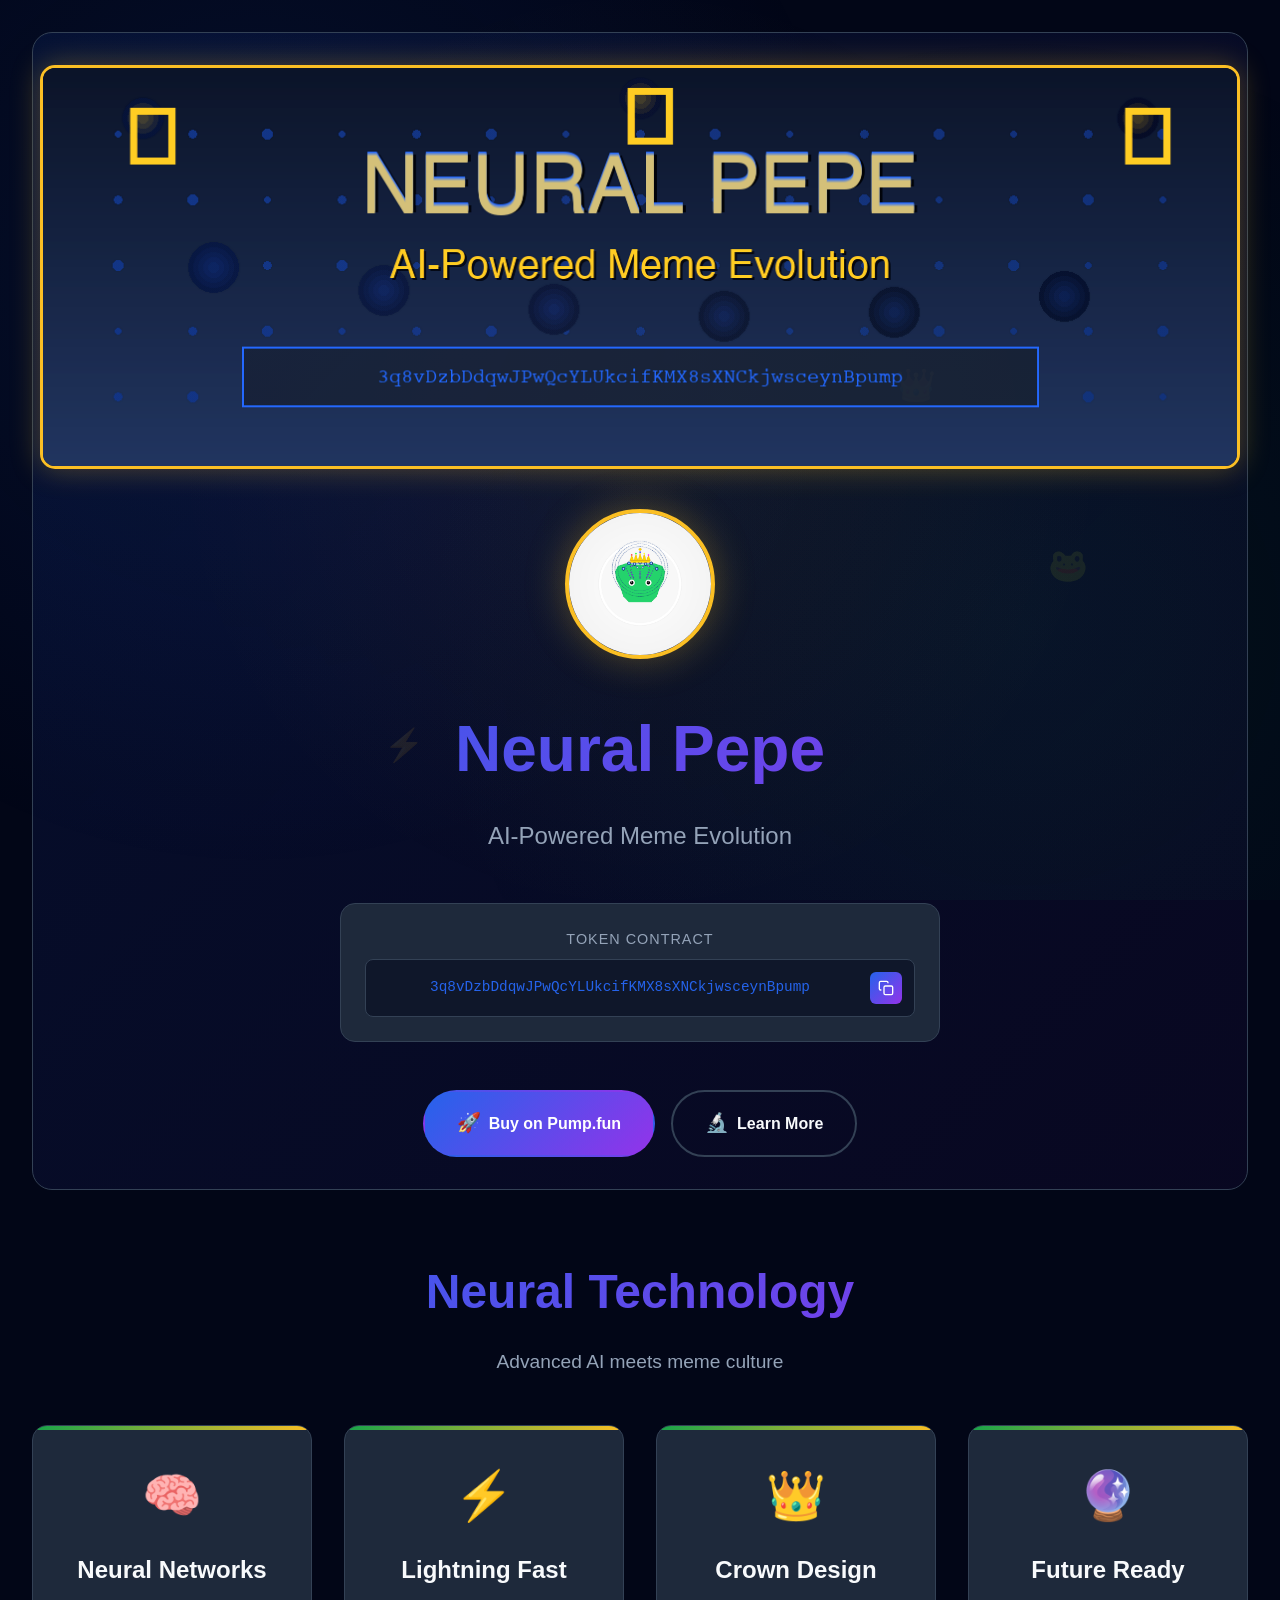
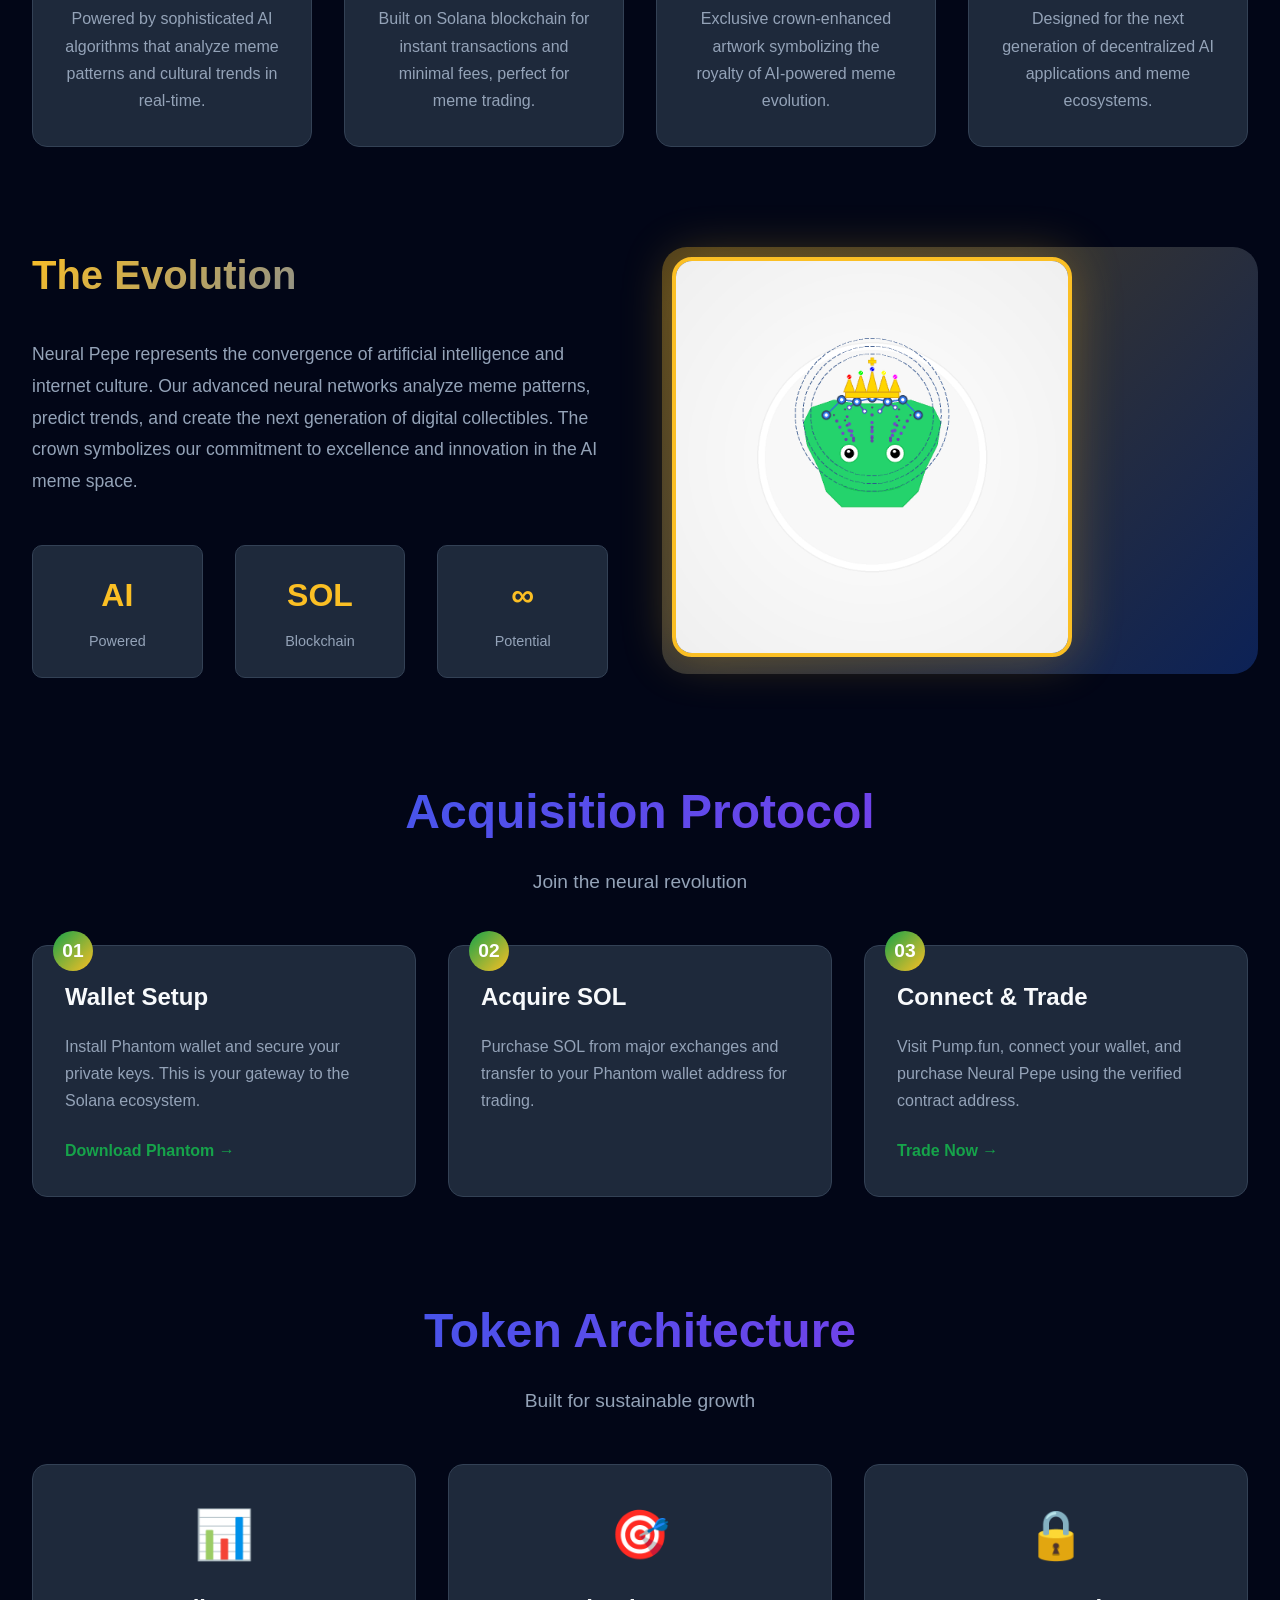
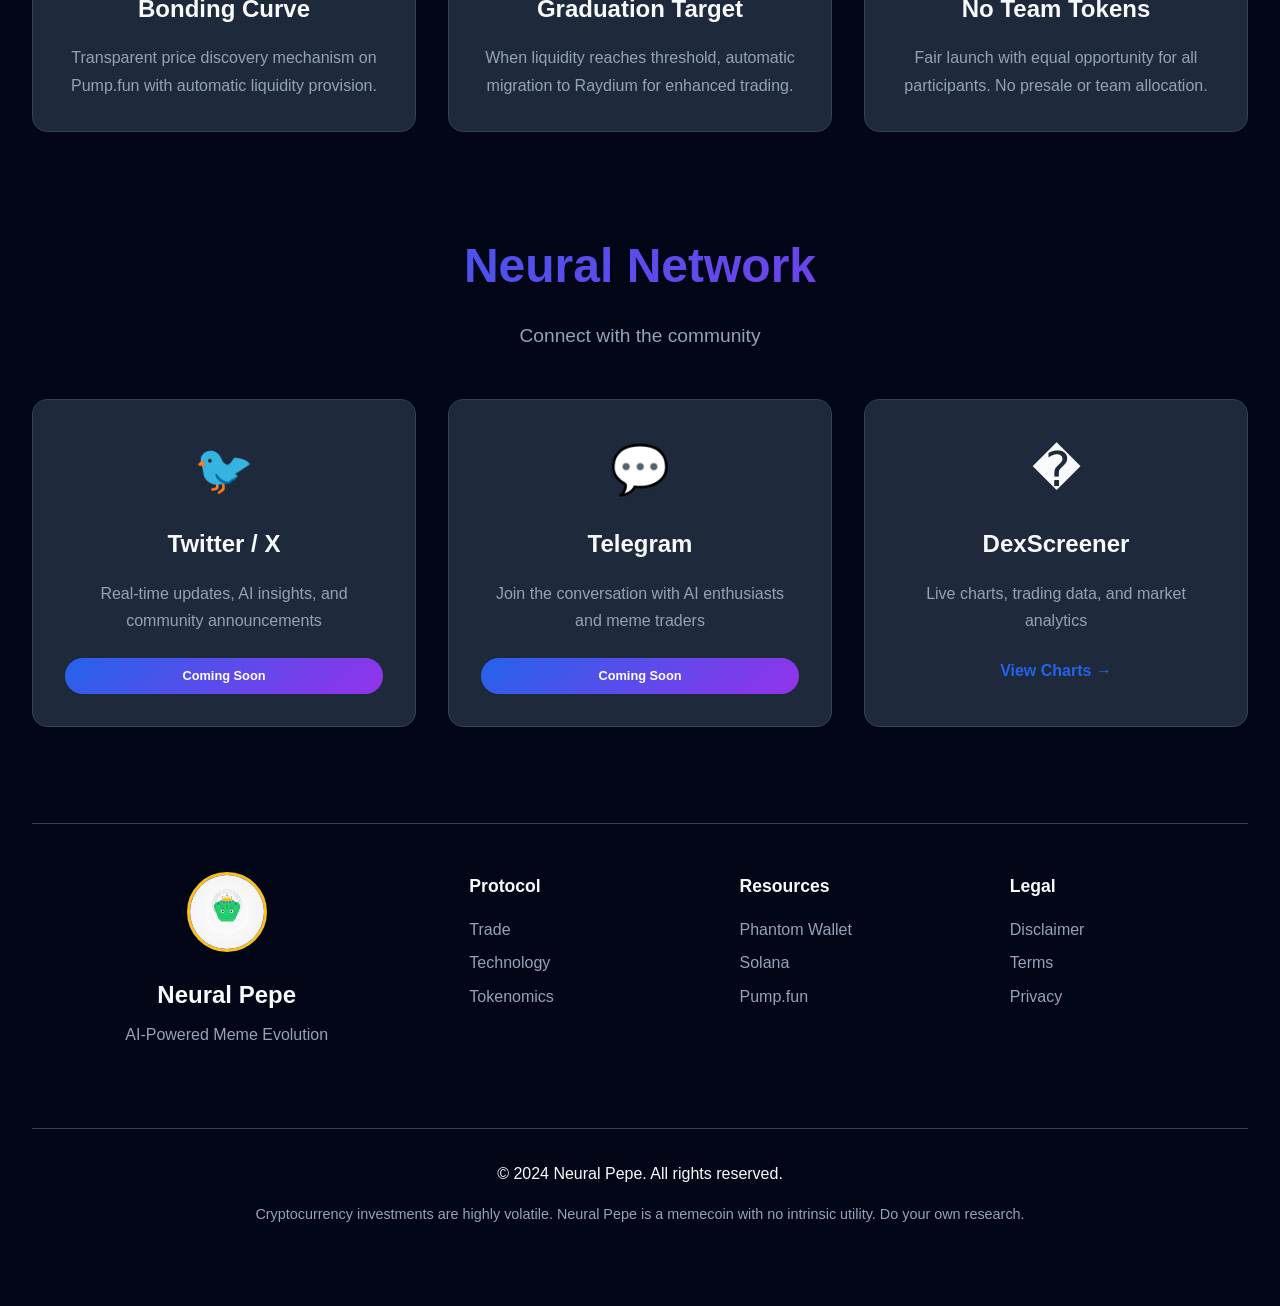
==== index.html @ 251cb279 "Add files via upload" ====
<!DOCTYPE html>
<html lang="en">
<head>
    <meta charset="UTF-8">
    <meta name="viewport" content="width=device-width, initial-scale=1.0">
    <title>Neural Pepe | AI-Powered Meme Evolution</title>
    <meta name="description" content="The revolutionary fusion of artificial intelligence and meme culture. Neural Pepe represents the next evolution in decentralized AI meme technology on Solana.">
    <link rel="stylesheet" href="styles.css">
</head>
<body>
    <!-- Neural Network Background -->
    <div class="neural-bg" id="neuralBg"></div>
    
    <!-- Floating Elements -->
    <div class="floating-elements">
        <div class="float-element ai-symbol">🤖</div>
        <div class="float-element pepe-symbol">🐸</div>
        <div class="float-element crown-symbol">👑</div>
        <div class="float-element token-symbol">⚡</div>
    </div>
    
    <!-- Main Container -->
    <div class="main-container">
        
        <!-- Header Section -->
        <header class="header-section">
            <div class="header-content">
                <div class="banner-container">
                    <img src="banner.png" alt="Neural Pepe Banner" class="header-banner">
                </div>
                <div class="logo-section">
                    <div class="logo-container">
                        <img src="modern_ai_pepe.png" alt="Neural Pepe" class="main-logo">
                        <div class="logo-glow"></div>
                    </div>
                    <h1 class="main-title">Neural Pepe</h1>
                    <p class="tagline">AI-Powered Meme Evolution</p>
                </div>
                
                <div class="contract-section">
                    <div class="contract-box">
                        <div class="contract-label">Token Contract</div>
                        <div class="contract-address-display">
                            <span class="address-text" id="contractAddress">3q8vDzbDdqwJPwQcYLUkcifKMX8sXNCkjwsceynBpump</span>
                            <button class="copy-button" id="copyBtn" title="Copy Address">
                                <svg width="16" height="16" viewBox="0 0 24 24" fill="none" stroke="currentColor" stroke-width="2">
                                    <rect x="9" y="9" width="13" height="13" rx="2" ry="2"></rect>
                                    <path d="M5 15H4a2 2 0 0 1-2-2V4a2 2 0 0 1 2-2h9a2 2 0 0 1 2 2v1"></path>
                                </svg>
                                <span class="copy-feedback">✓ Copied</span>
                            </button>
                        </div>
                    </div>
                </div>
                
                <div class="quick-actions">
                    <a href="https://pump.fun/bonding/3q8vDzbDdqwJPwQcYLUkcifKMX8sXNCkjwsceynBpump" target="_blank" class="action-button primary">
                        <span class="button-icon">🚀</span>
                        Buy on Pump.fun
                    </a>
                    <a href="#technology" class="action-button secondary">
                        <span class="button-icon">🔬</span>
                        Learn More
                    </a>
                </div>
            </div>
        </header>

        <!-- Technology Section -->
        <section id="technology" class="tech-section">
            <div class="tech-header">
                <h2 class="section-title">Neural Technology</h2>
                <p class="section-subtitle">Advanced AI meets meme culture</p>
            </div>
            
            <div class="tech-grid">
                <div class="tech-card">
                    <div class="tech-icon">🧠</div>
                    <h3>Neural Networks</h3>
                    <p>Powered by sophisticated AI algorithms that analyze meme patterns and cultural trends in real-time.</p>
                </div>
                
                <div class="tech-card">
                    <div class="tech-icon">⚡</div>
                    <h3>Lightning Fast</h3>
                    <p>Built on Solana blockchain for instant transactions and minimal fees, perfect for meme trading.</p>
                </div>
                
                <div class="tech-card">
                    <div class="tech-icon">👑</div>
                    <h3>Crown Design</h3>
                    <p>Exclusive crown-enhanced artwork symbolizing the royalty of AI-powered meme evolution.</p>
                </div>
                
                <div class="tech-card">
                    <div class="tech-icon">🔮</div>
                    <h3>Future Ready</h3>
                    <p>Designed for the next generation of decentralized AI applications and meme ecosystems.</p>
                </div>
            </div>
        </section>

        <!-- Evolution Section -->
        <section class="evolution-section">
            <div class="evolution-content">
                <div class="evolution-text">
                    <h2 class="evolution-title">The Evolution</h2>
                    <p class="evolution-description">
                        Neural Pepe represents the convergence of artificial intelligence and internet culture. 
                        Our advanced neural networks analyze meme patterns, predict trends, and create the next 
                        generation of digital collectibles. The crown symbolizes our commitment to excellence 
                        and innovation in the AI meme space.
                    </p>
                    
                    <div class="evolution-stats">
                        <div class="stat-item">
                            <div class="stat-number">AI</div>
                            <div class="stat-label">Powered</div>
                        </div>
                        <div class="stat-item">
                            <div class="stat-number">SOL</div>
                            <div class="stat-label">Blockchain</div>
                        </div>
                        <div class="stat-item">
                            <div class="stat-number">∞</div>
                            <div class="stat-label">Potential</div>
                        </div>
                    </div>
                </div>
                
                <div class="evolution-visual">
                    <div class="visual-container">
                        <img src="modern_ai_pepe_1024.png" alt="Neural Pepe Evolution" class="evolution-image">
                        <div class="visual-overlay"></div>
                    </div>
                </div>
            </div>
        </section>

        <!-- How to Buy Section -->
        <section class="buy-section">
            <div class="buy-header">
                <h2 class="section-title">Acquisition Protocol</h2>
                <p class="section-subtitle">Join the neural revolution</p>
            </div>
            
            <div class="buy-process">
                <div class="process-step">
                    <div class="step-number">01</div>
                    <div class="step-content">
                        <h3>Wallet Setup</h3>
                        <p>Install Phantom wallet and secure your private keys. This is your gateway to the Solana ecosystem.</p>
                        <a href="https://phantom.app/" target="_blank" class="step-link">Download Phantom →</a>
                    </div>
                </div>
                
                <div class="process-step">
                    <div class="step-number">02</div>
                    <div class="step-content">
                        <h3>Acquire SOL</h3>
                        <p>Purchase SOL from major exchanges and transfer to your Phantom wallet address for trading.</p>
                    </div>
                </div>
                
                <div class="process-step">
                    <div class="step-number">03</div>
                    <div class="step-content">
                        <h3>Connect & Trade</h3>
                        <p>Visit Pump.fun, connect your wallet, and purchase Neural Pepe using the verified contract address.</p>
                        <a href="https://pump.fun/bonding/3q8vDzbDdqwJPwQcYLUkcifKMX8sXNCkjwsceynBpump" target="_blank" class="step-link">Trade Now →</a>
                    </div>
                </div>
            </div>
        </section>

        <!-- Tokenomics Section -->
        <section class="tokenomics-section">
            <div class="tokenomics-header">
                <h2 class="section-title">Token Architecture</h2>
                <p class="section-subtitle">Built for sustainable growth</p>
            </div>
            
            <div class="tokenomics-grid">
                <div class="tokenomic-item">
                    <div class="tokenomic-icon">📊</div>
                    <h3>Bonding Curve</h3>
                    <p>Transparent price discovery mechanism on Pump.fun with automatic liquidity provision.</p>
                </div>
                
                <div class="tokenomic-item">
                    <div class="tokenomic-icon">🎯</div>
                    <h3>Graduation Target</h3>
                    <p>When liquidity reaches threshold, automatic migration to Raydium for enhanced trading.</p>
                </div>
                
                <div class="tokenomic-item">
                    <div class="tokenomic-icon">🔒</div>
                    <h3>No Team Tokens</h3>
                    <p>Fair launch with equal opportunity for all participants. No presale or team allocation.</p>
                </div>
            </div>
        </section>

        <!-- Community Section -->
        <section class="community-section">
            <div class="community-header">
                <h2 class="section-title">Neural Network</h2>
                <p class="section-subtitle">Connect with the community</p>
            </div>
            
            <div class="community-grid">
                <div class="community-card">
                    <div class="community-icon">🐦</div>
                    <h3>Twitter / X</h3>
                    <p>Real-time updates, AI insights, and community announcements</p>
                    <div class="coming-soon">Coming Soon</div>
                </div>
                
                <div class="community-card">
                    <div class="community-icon">💬</div>
                    <h3>Telegram</h3>
                    <p>Join the conversation with AI enthusiasts and meme traders</p>
                    <div class="coming-soon">Coming Soon</div>
                </div>
                
                <div class="community-card">
                    <div class="community-icon">�</div>
                    <h3>DexScreener</h3>
                    <p>Live charts, trading data, and market analytics</p>
                    <a href="https://dexscreener.com/solana/3q8vDzbDdqwJPwQcYLUkcifKMX8sXNCkjwsceynBpump" target="_blank" class="chart-link">View Charts →</a>
                </div>
            </div>
        </section>

        <!-- Footer Section -->
        <footer class="footer-section">
            <div class="footer-content">
                <div class="footer-logo">
                    <img src="modern_ai_pepe.png" alt="Neural Pepe" class="footer-logo-img">
                    <h3>Neural Pepe</h3>
                    <p>AI-Powered Meme Evolution</p>
                </div>
                
                <div class="footer-links">
                    <div class="link-group">
                        <h4>Protocol</h4>
                        <a href="https://pump.fun/bonding/3q8vDzbDdqwJPwQcYLUkcifKMX8sXNCkjwsceynBpump" target="_blank">Trade</a>
                        <a href="#technology">Technology</a>
                        <a href="#tokenomics">Tokenomics</a>
                    </div>
                    
                    <div class="link-group">
                        <h4>Resources</h4>
                        <a href="https://phantom.app/" target="_blank">Phantom Wallet</a>
                        <a href="https://solana.com/" target="_blank">Solana</a>
                        <a href="https://pump.fun/" target="_blank">Pump.fun</a>
                    </div>
                    
                    <div class="link-group">
                        <h4>Legal</h4>
                        <a href="#" class="disclaimer-link">Disclaimer</a>
                        <a href="#">Terms</a>
                        <a href="#">Privacy</a>
                    </div>
                </div>
                
                <div class="footer-bottom">
                    <p>&copy; 2024 Neural Pepe. All rights reserved.</p>
                    <p class="disclaimer-text">Cryptocurrency investments are highly volatile. Neural Pepe is a memecoin with no intrinsic utility. Do your own research.</p>
                </div>
            </div>
        </footer>
    </div>

    <script src="script.js"></script>
</body>
</html>
---- styles.css ----
/* Reset and Base Styles */
* {
    margin: 0;
    padding: 0;
    box-sizing: border-box;
}

:root {
    --neural-blue: #2563eb;
    --pepe-green: #16a34a;
    --crown-gold: #fbbf24;
    --ai-purple: #9333ea;
    --dark-bg: #0f172a;
    --darker-bg: #020617;
    --light-text: #f8fafc;
    --muted-text: #94a3b8;
    --border-color: #334155;
    --card-bg: #1e293b;
    --gradient-primary: linear-gradient(135deg, var(--neural-blue), var(--ai-purple));
    --gradient-secondary: linear-gradient(135deg, var(--pepe-green), var(--crown-gold));
    --gradient-tertiary: linear-gradient(135deg, var(--crown-gold), var(--neural-blue));
}

html {
    scroll-behavior: smooth;
}

body {
    font-family: 'Inter', -apple-system, BlinkMacSystemFont, 'Segoe UI', Roboto, sans-serif;
    background: var(--darker-bg);
    color: var(--light-text);
    line-height: 1.6;
    overflow-x: hidden;
}

/* Neural Network Background */
.neural-bg {
    position: fixed;
    top: 0;
    left: 0;
    width: 100%;
    height: 100%;
    background: 
        radial-gradient(circle at 20% 30%, rgba(37, 99, 235, 0.1) 0%, transparent 50%),
        radial-gradient(circle at 80% 70%, rgba(22, 163, 74, 0.08) 0%, transparent 50%),
        radial-gradient(circle at 50% 50%, rgba(251, 191, 36, 0.05) 0%, transparent 60%);
    z-index: -1;
}

/* Floating Elements */
.floating-elements {
    position: fixed;
    top: 0;
    left: 0;
    width: 100%;
    height: 100%;
    pointer-events: none;
    z-index: 1;
}

.float-element {
    position: absolute;
    font-size: 2rem;
    opacity: 0.1;
    animation: float 20s infinite ease-in-out;
}

.ai-symbol {
    top: 20%;
    left: 10%;
    animation-delay: 0s;
}

.pepe-symbol {
    top: 60%;
    right: 15%;
    animation-delay: 5s;
}

.crown-symbol {
    top: 40%;
    left: 70%;
    animation-delay: 10s;
}

.token-symbol {
    top: 80%;
    left: 30%;
    animation-delay: 15s;
}

@keyframes float {
    0%, 100% { transform: translateY(0px) rotate(0deg); }
    50% { transform: translateY(-30px) rotate(180deg); }
}

/* Main Container */
.main-container {
    max-width: 1400px;
    margin: 0 auto;
    padding: 2rem;
    position: relative;
    z-index: 2;
}

/* Header Section */
.header-section {
    text-align: center;
    padding: 2rem 0;
    background: linear-gradient(135deg, rgba(37, 99, 235, 0.1), rgba(147, 51, 234, 0.05));
    border-radius: 20px;
    margin-bottom: 4rem;
    border: 1px solid var(--border-color);
}

/* Banner Container */
.banner-container {
    margin-bottom: 2rem;
}

.header-banner {
    width: 100%;
    max-width: 1200px;
    height: auto;
    border-radius: 15px;
    border: 3px solid var(--crown-gold);
    box-shadow: 0 0 30px rgba(251, 191, 36, 0.3);
}

.logo-container {
    position: relative;
    display: inline-block;
    margin-bottom: 2rem;
}

.main-logo {
    width: 150px;
    height: 150px;
    border-radius: 50%;
    border: 4px solid var(--crown-gold);
    box-shadow: 0 0 40px rgba(251, 191, 36, 0.3);
    animation: crown-pulse 3s ease-in-out infinite;
}

@keyframes crown-pulse {
    0%, 100% { box-shadow: 0 0 20px rgba(251, 191, 36, 0.3); }
    50% { box-shadow: 0 0 40px rgba(251, 191, 36, 0.6); }
}

.main-title {
    font-size: 4rem;
    font-weight: 800;
    background: var(--gradient-primary);
    -webkit-background-clip: text;
    -webkit-text-fill-color: transparent;
    background-clip: text;
    margin-bottom: 1rem;
}

.tagline {
    font-size: 1.5rem;
    color: var(--muted-text);
    margin-bottom: 3rem;
}

/* Contract Section */
.contract-section {
    margin-bottom: 3rem;
}

.contract-box {
    background: var(--card-bg);
    border: 1px solid var(--border-color);
    border-radius: 15px;
    padding: 1.5rem;
    max-width: 600px;
    margin: 0 auto;
}

.contract-label {
    font-size: 0.9rem;
    color: var(--muted-text);
    margin-bottom: 0.5rem;
    text-transform: uppercase;
    letter-spacing: 1px;
}

.contract-address-display {
    display: flex;
    align-items: center;
    gap: 0.5rem;
    background: var(--dark-bg);
    padding: 0.75rem;
    border-radius: 8px;
    border: 1px solid var(--border-color);
}

.address-text {
    font-family: 'Courier New', monospace;
    font-size: 0.9rem;
    color: var(--neural-blue);
    word-break: break-all;
    flex: 1;
}

.copy-button {
    background: var(--gradient-primary);
    border: none;
    border-radius: 6px;
    padding: 0.5rem;
    cursor: pointer;
    color: white;
    transition: all 0.3s ease;
    display: flex;
    align-items: center;
    gap: 0.5rem;
}

.copy-button:hover {
    transform: translateY(-2px);
    box-shadow: 0 5px 15px rgba(37, 99, 235, 0.3);
}

.copy-feedback {
    display: none;
    color: var(--pepe-green);
}

/* Action Buttons */
.quick-actions {
    display: flex;
    gap: 1rem;
    justify-content: center;
    flex-wrap: wrap;
}

.action-button {
    display: inline-flex;
    align-items: center;
    gap: 0.5rem;
    padding: 1rem 2rem;
    border-radius: 50px;
    text-decoration: none;
    font-weight: 600;
    transition: all 0.3s ease;
    border: 2px solid transparent;
}

.action-button.primary {
    background: var(--gradient-primary);
    color: white;
}

.action-button.secondary {
    background: transparent;
    color: var(--light-text);
    border-color: var(--border-color);
}

.action-button:hover {
    transform: translateY(-3px);
    box-shadow: 0 10px 25px rgba(0, 0, 0, 0.3);
}

.button-icon {
    font-size: 1.2rem;
}

/* Section Headers */
.section-title {
    font-size: 3rem;
    font-weight: 800;
    text-align: center;
    margin-bottom: 1rem;
    background: var(--gradient-primary);
    -webkit-background-clip: text;
    -webkit-text-fill-color: transparent;
    background-clip: text;
}

.section-subtitle {
    text-align: center;
    color: var(--muted-text);
    margin-bottom: 3rem;
    font-size: 1.2rem;
}

/* Technology Section */
.tech-section {
    margin-bottom: 6rem;
}

.tech-grid {
    display: grid;
    grid-template-columns: repeat(auto-fit, minmax(280px, 1fr));
    gap: 2rem;
}

.tech-card {
    background: var(--card-bg);
    border: 1px solid var(--border-color);
    border-radius: 15px;
    padding: 2rem;
    text-align: center;
    transition: all 0.3s ease;
    position: relative;
    overflow: hidden;
}

.tech-card::before {
    content: '';
    position: absolute;
    top: 0;
    left: 0;
    right: 0;
    height: 4px;
    background: var(--gradient-secondary);
}

.tech-card:hover {
    transform: translateY(-5px);
    border-color: var(--neural-blue);
    box-shadow: 0 20px 40px rgba(37, 99, 235, 0.2);
}

.tech-icon {
    font-size: 3rem;
    margin-bottom: 1rem;
}

.tech-card h3 {
    font-size: 1.5rem;
    margin-bottom: 1rem;
    color: var(--light-text);
}

.tech-card p {
    color: var(--muted-text);
    line-height: 1.7;
}

/* Evolution Section */
.evolution-section {
    margin-bottom: 6rem;
}

.evolution-content {
    display: grid;
    grid-template-columns: 1fr 1fr;
    gap: 4rem;
    align-items: center;
}

.evolution-title {
    font-size: 2.5rem;
    font-weight: 800;
    margin-bottom: 2rem;
    background: var(--gradient-tertiary);
    -webkit-background-clip: text;
    -webkit-text-fill-color: transparent;
    background-clip: text;
}

.evolution-description {
    font-size: 1.1rem;
    line-height: 1.8;
    color: var(--muted-text);
    margin-bottom: 3rem;
}

.evolution-stats {
    display: flex;
    gap: 2rem;
}

.stat-item {
    text-align: center;
    background: var(--card-bg);
    border: 1px solid var(--border-color);
    border-radius: 10px;
    padding: 1.5rem;
    flex: 1;
}

.stat-number {
    font-size: 2rem;
    font-weight: 800;
    color: var(--crown-gold);
    margin-bottom: 0.5rem;
}

.stat-label {
    color: var(--muted-text);
    font-size: 0.9rem;
}

.visual-container {
    position: relative;
}

.evolution-image {
    width: 100%;
    max-width: 400px;
    height: auto;
    border-radius: 20px;
    border: 4px solid var(--crown-gold);
    box-shadow: 0 0 50px rgba(251, 191, 36, 0.3);
}

.visual-overlay {
    position: absolute;
    top: -10px;
    left: -10px;
    right: -10px;
    bottom: -10px;
    background: var(--gradient-tertiary);
    border-radius: 25px;
    z-index: -1;
    opacity: 0.3;
}

/* Buy Section */
.buy-section {
    margin-bottom: 6rem;
}

.buy-process {
    display: grid;
    grid-template-columns: repeat(auto-fit, minmax(300px, 1fr));
    gap: 2rem;
}

.process-step {
    background: var(--card-bg);
    border: 1px solid var(--border-color);
    border-radius: 15px;
    padding: 2rem;
    position: relative;
    transition: all 0.3s ease;
}

.process-step:hover {
    transform: translateY(-5px);
    border-color: var(--pepe-green);
}

.step-number {
    position: absolute;
    top: -15px;
    left: 20px;
    background: var(--gradient-secondary);
    color: white;
    width: 40px;
    height: 40px;
    border-radius: 50%;
    display: flex;
    align-items: center;
    justify-content: center;
    font-weight: 800;
    font-size: 1.2rem;
}

.step-content h3 {
    font-size: 1.5rem;
    margin-bottom: 1rem;
    color: var(--light-text);
}

.step-content p {
    color: var(--muted-text);
    line-height: 1.7;
    margin-bottom: 1.5rem;
}

.step-link {
    color: var(--pepe-green);
    text-decoration: none;
    font-weight: 600;
    transition: color 0.3s ease;
}

.step-link:hover {
    color: var(--crown-gold);
}

/* Tokenomics Section */
.tokenomics-section {
    margin-bottom: 6rem;
}

.tokenomics-grid {
    display: grid;
    grid-template-columns: repeat(auto-fit, minmax(300px, 1fr));
    gap: 2rem;
}

.tokenomic-item {
    background: var(--card-bg);
    border: 1px solid var(--border-color);
    border-radius: 15px;
    padding: 2rem;
    text-align: center;
    transition: all 0.3s ease;
}

.tokenomic-item:hover {
    transform: translateY(-5px);
    border-color: var(--ai-purple);
    box-shadow: 0 20px 40px rgba(147, 51, 234, 0.2);
}

.tokenomic-icon {
    font-size: 3rem;
    margin-bottom: 1rem;
}

.tokenomic-item h3 {
    font-size: 1.5rem;
    margin-bottom: 1rem;
    color: var(--light-text);
}

.tokenomic-item p {
    color: var(--muted-text);
    line-height: 1.7;
}

/* Community Section */
.community-section {
    margin-bottom: 6rem;
}

.community-grid {
    display: grid;
    grid-template-columns: repeat(auto-fit, minmax(300px, 1fr));
    gap: 2rem;
}

.community-card {
    background: var(--card-bg);
    border: 1px solid var(--border-color);
    border-radius: 15px;
    padding: 2rem;
    text-align: center;
    transition: all 0.3s ease;
    position: relative;
}

.community-card:hover {
    transform: translateY(-5px);
    border-color: var(--neural-blue);
}

.community-icon {
    font-size: 3rem;
    margin-bottom: 1rem;
}

.community-card h3 {
    font-size: 1.5rem;
    margin-bottom: 1rem;
    color: var(--light-text);
}

.community-card p {
    color: var(--muted-text);
    line-height: 1.7;
    margin-bottom: 1.5rem;
}

.coming-soon {
    background: var(--gradient-primary);
    color: white;
    padding: 0.5rem 1rem;
    border-radius: 20px;
    font-size: 0.8rem;
    font-weight: 600;
}

.chart-link {
    color: var(--neural-blue);
    text-decoration: none;
    font-weight: 600;
    transition: color 0.3s ease;
}

.chart-link:hover {
    color: var(--pepe-green);
}

/* Footer */
.footer-section {
    border-top: 1px solid var(--border-color);
    padding: 3rem 0;
    margin-top: 4rem;
}

.footer-content {
    display: grid;
    grid-template-columns: 1fr 2fr;
    gap: 3rem;
}

.footer-logo {
    text-align: center;
}

.footer-logo-img {
    width: 80px;
    height: 80px;
    border-radius: 50%;
    border: 3px solid var(--crown-gold);
    margin-bottom: 1rem;
}

.footer-logo h3 {
    font-size: 1.5rem;
    margin-bottom: 0.5rem;
    color: var(--light-text);
}

.footer-logo p {
    color: var(--muted-text);
}

.footer-links {
    display: grid;
    grid-template-columns: repeat(auto-fit, minmax(150px, 1fr));
    gap: 2rem;
}

.link-group h4 {
    color: var(--light-text);
    margin-bottom: 1rem;
    font-size: 1.1rem;
}

.link-group a {
    display: block;
    color: var(--muted-text);
    text-decoration: none;
    margin-bottom: 0.5rem;
    transition: color 0.3s ease;
}

.link-group a:hover {
    color: var(--neural-blue);
}

.footer-bottom {
    grid-column: 1 / -1;
    text-align: center;
    padding-top: 2rem;
    border-top: 1px solid var(--border-color);
    margin-top: 2rem;
}

.disclaimer-text {
    color: var(--muted-text);
    font-size: 0.9rem;
    margin-top: 1rem;
}

/* Responsive Design */
@media (max-width: 768px) {
    .main-container {
        padding: 1rem;
    }
    
    .main-title {
        font-size: 2.5rem;
    }
    
    .tagline {
        font-size: 1.2rem;
    }
    
    .section-title {
        font-size: 2rem;
    }
    
    .evolution-content {
        grid-template-columns: 1fr;
        gap: 2rem;
    }
    
    .evolution-stats {
        flex-direction: column;
        gap: 1rem;
    }
    
    .quick-actions {
        flex-direction: column;
        align-items: center;
    }
    
    .action-button {
        width: 100%;
        max-width: 300px;
        justify-content: center;
    }
    
    .footer-content {
        grid-template-columns: 1fr;
        gap: 2rem;
    }
    
    .footer-links {
        grid-template-columns: 1fr;
    }
}

@media (max-width: 480px) {
    .contract-address-display {
        flex-direction: column;
        gap: 1rem;
    }
    
    .copy-button {
        align-self: flex-start;
    }
    
    .tech-grid,
    .buy-process,
    .tokenomics-grid,
    .community-grid {
        grid-template-columns: 1fr;
    }
}
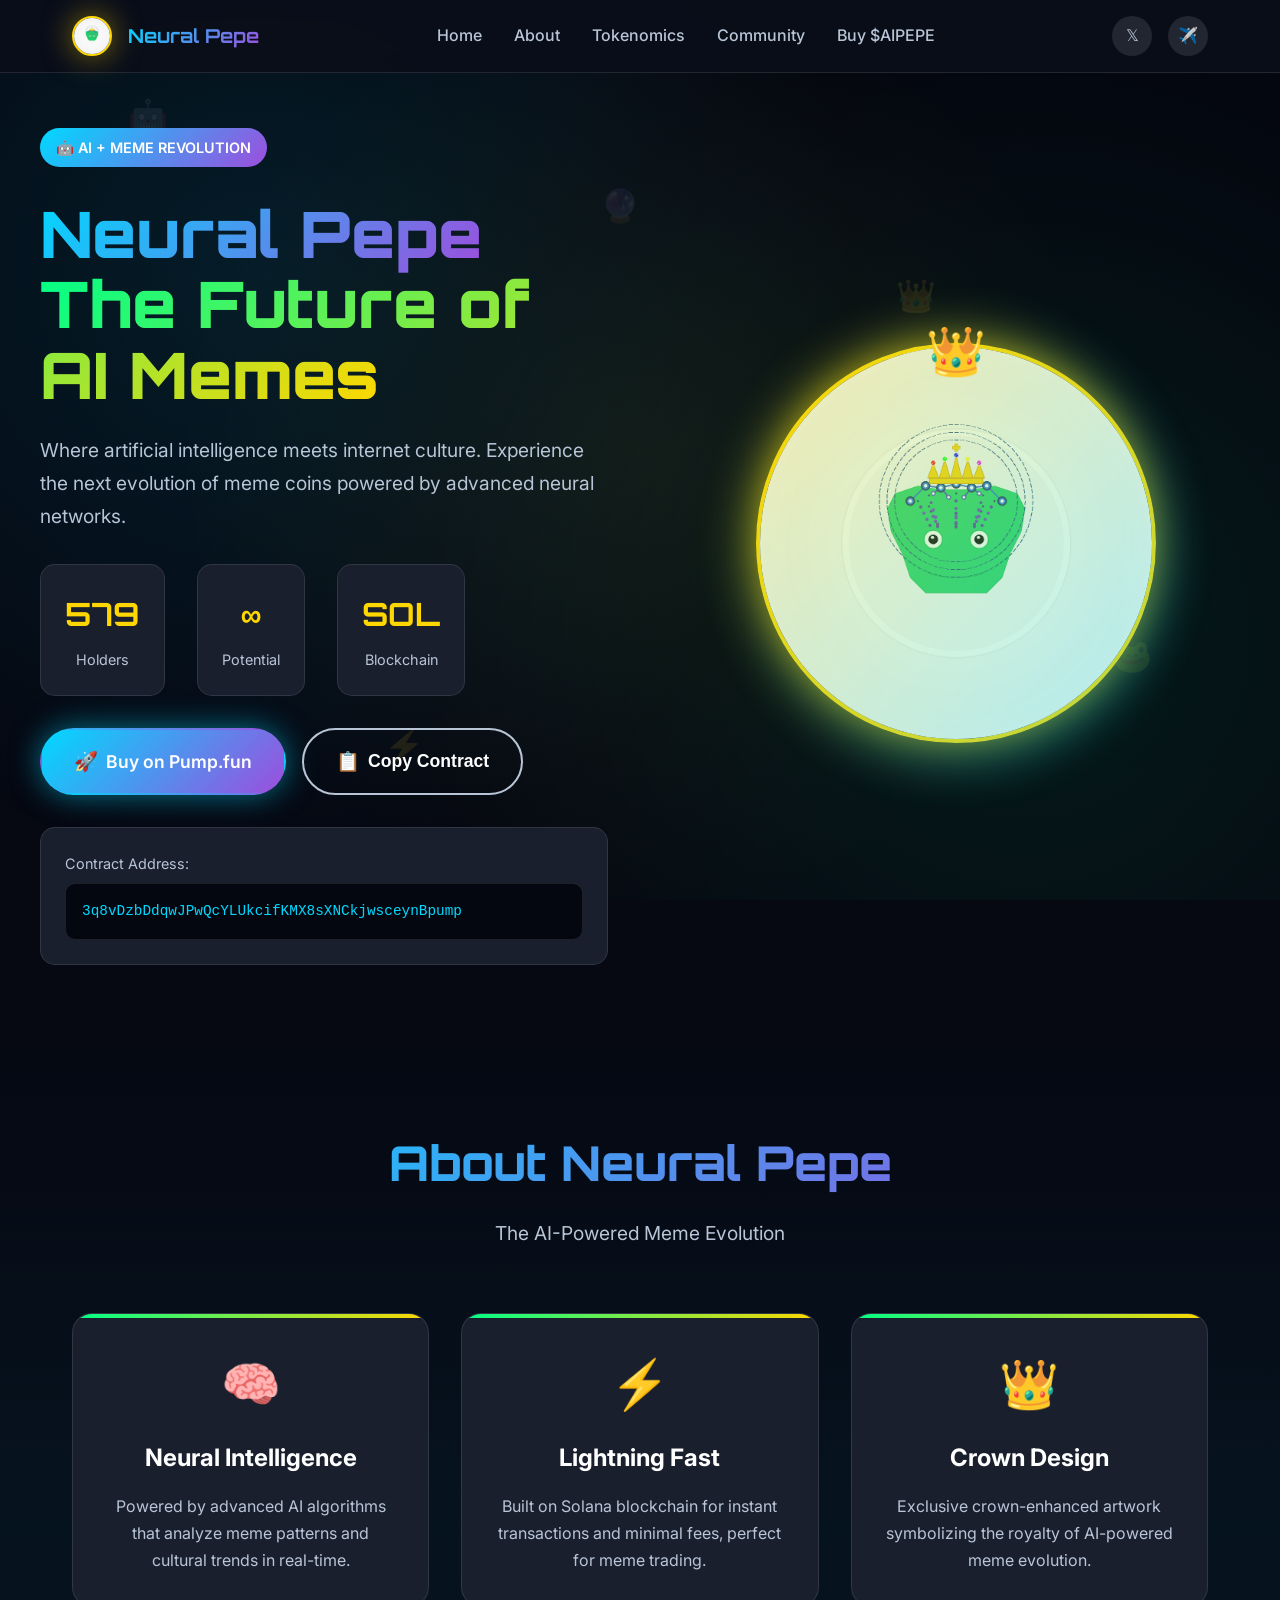
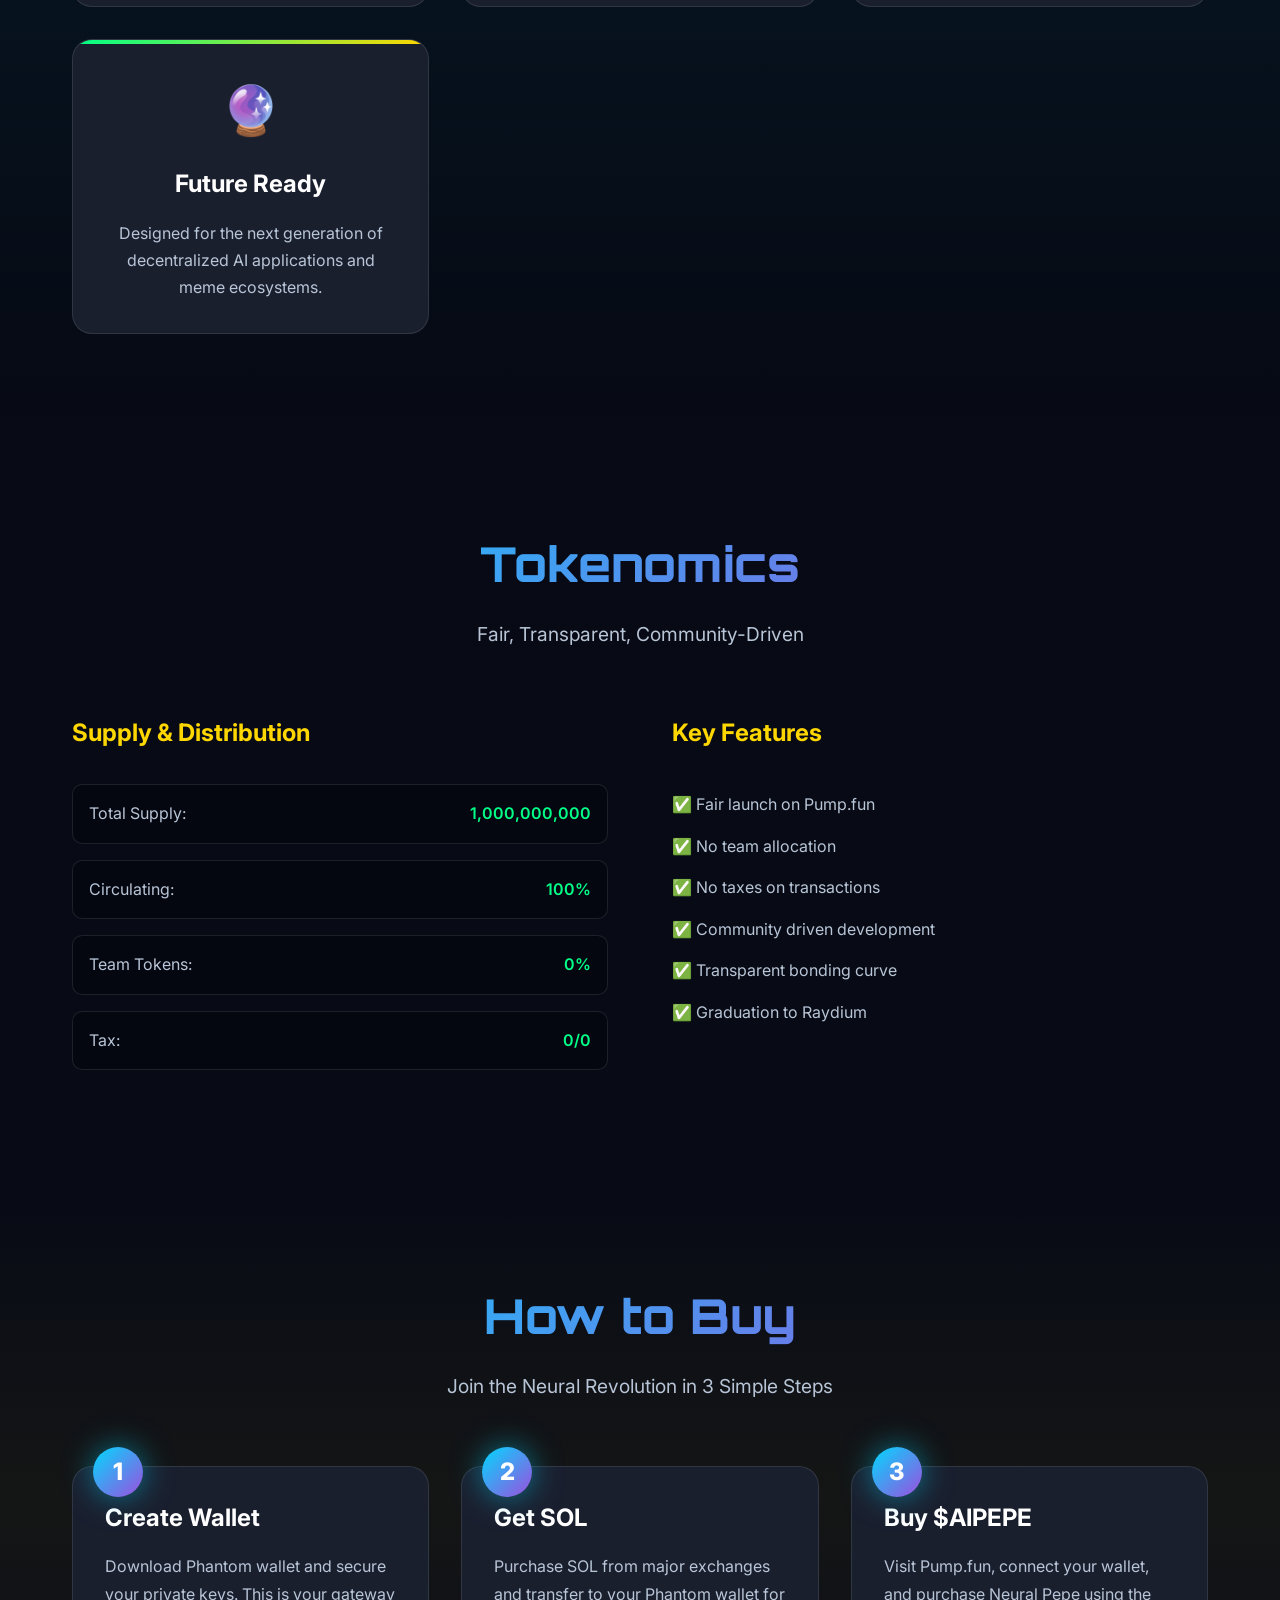
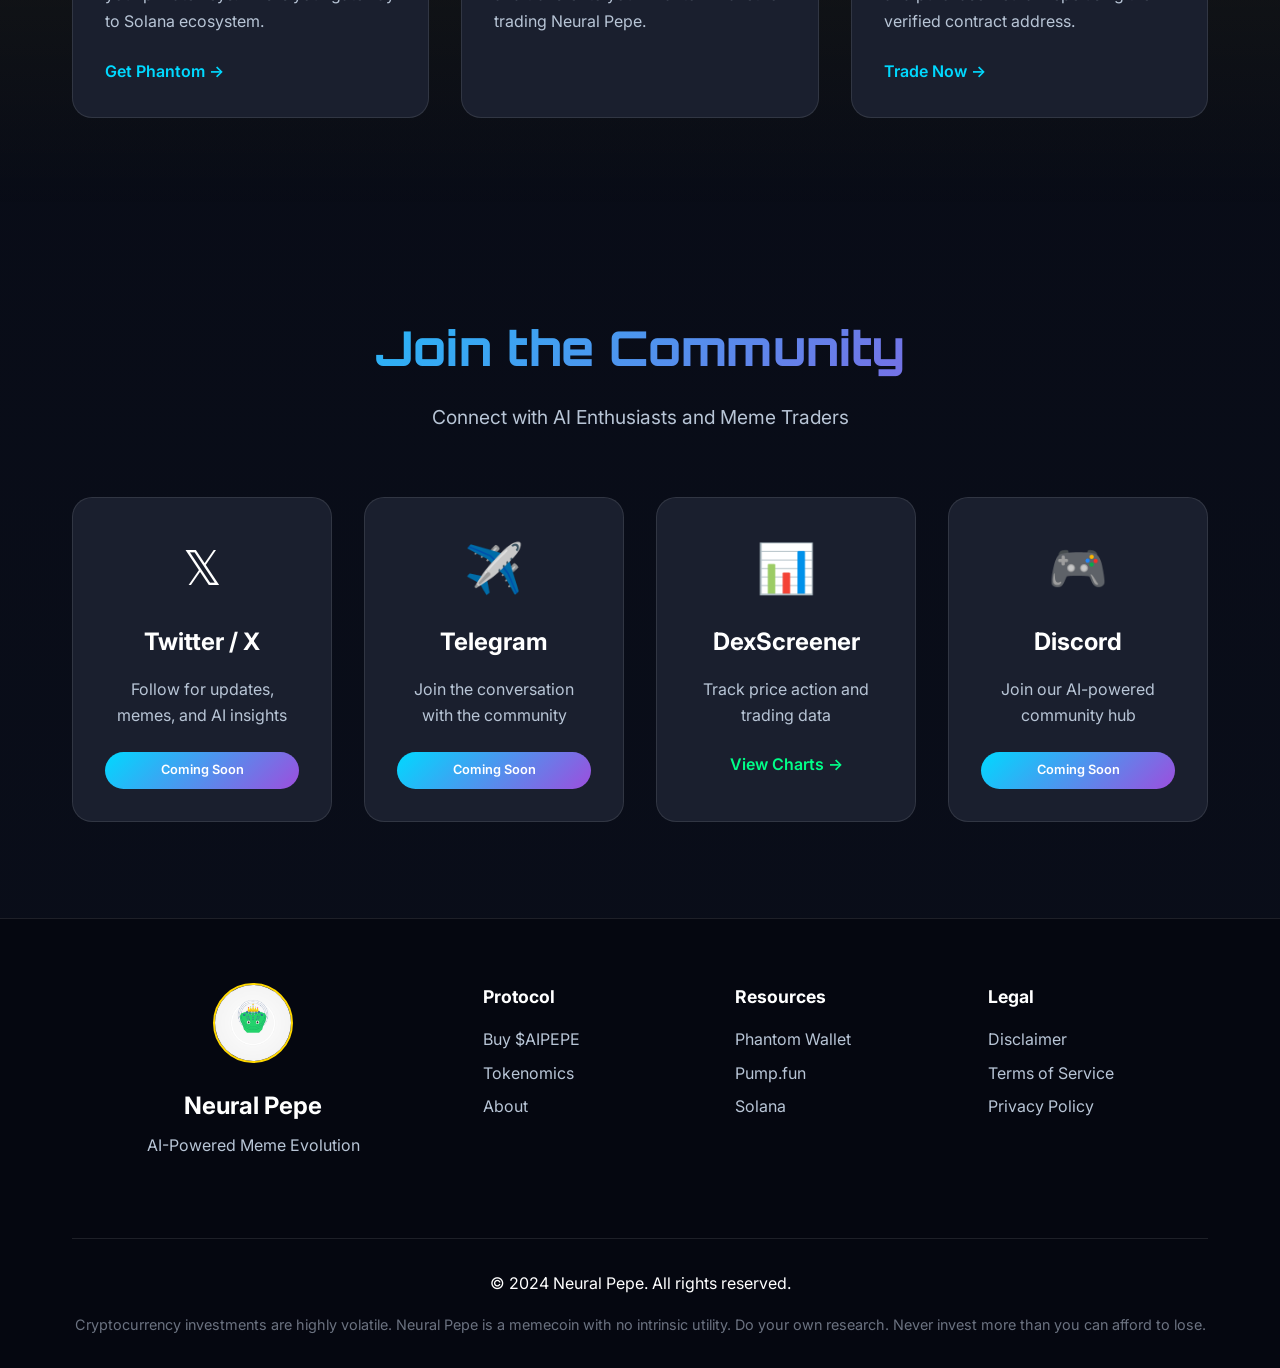
==== commit 325a0b8f: "Deploy Neural Pepe website with enhanced AI theme and token address" ====
--- a/index.html
+++ b/index.html
@@ -3,237 +3,279 @@
 <head>
     <meta charset="UTF-8">
     <meta name="viewport" content="width=device-width, initial-scale=1.0">
-    <title>Neural Pepe | AI-Powered Meme Evolution</title>
-    <meta name="description" content="The revolutionary fusion of artificial intelligence and meme culture. Neural Pepe represents the next evolution in decentralized AI meme technology on Solana.">
-    <link rel="stylesheet" href="styles.css">
+    <title>Neural Pepe | AI-Powered Meme Revolution</title>
+    <meta name="description" content="Join the AI meme revolution with Neural Pepe. The fusion of artificial intelligence and internet culture on Solana blockchain.">
+    <link rel="stylesheet" href="styles-enhanced.css">
+    <link rel="preconnect" href="https://fonts.googleapis.com">
+    <link rel="preconnect" href="https://fonts.gstatic.com" crossorigin>
+    <link href="https://fonts.googleapis.com/css2?family=Orbitron:wght@400;700;900&family=Inter:wght@300;400;600;800&display=swap" rel="stylesheet">
 </head>
 <body>
-    <!-- Neural Network Background -->
-    <div class="neural-bg" id="neuralBg"></div>
-    
-    <!-- Floating Elements -->
-    <div class="floating-elements">
-        <div class="float-element ai-symbol">🤖</div>
-        <div class="float-element pepe-symbol">🐸</div>
-        <div class="float-element crown-symbol">👑</div>
-        <div class="float-element token-symbol">⚡</div>
+    <!-- Animated Background -->
+    <div class="animated-bg">
+        <div class="neural-network"></div>
+        <div class="floating-memes">
+            <div class="floating-meme">🤖</div>
+            <div class="floating-meme">🐸</div>
+            <div class="floating-meme">👑</div>
+            <div class="floating-meme">⚡</div>
+            <div class="floating-meme">🧠</div>
+            <div class="floating-meme">🔮</div>
+        </div>
     </div>
-    
-    <!-- Main Container -->
-    <div class="main-container">
-        
-        <!-- Header Section -->
-        <header class="header-section">
-            <div class="header-content">
-                <div class="banner-container">
-                    <img src="banner.png" alt="Neural Pepe Banner" class="header-banner">
-                </div>
-                <div class="logo-section">
-                    <div class="logo-container">
-                        <img src="modern_ai_pepe.png" alt="Neural Pepe" class="main-logo">
-                        <div class="logo-glow"></div>
-                    </div>
-                    <h1 class="main-title">Neural Pepe</h1>
-                    <p class="tagline">AI-Powered Meme Evolution</p>
-                </div>
-                
-                <div class="contract-section">
-                    <div class="contract-box">
-                        <div class="contract-label">Token Contract</div>
-                        <div class="contract-address-display">
-                            <span class="address-text" id="contractAddress">3q8vDzbDdqwJPwQcYLUkcifKMX8sXNCkjwsceynBpump</span>
-                            <button class="copy-button" id="copyBtn" title="Copy Address">
-                                <svg width="16" height="16" viewBox="0 0 24 24" fill="none" stroke="currentColor" stroke-width="2">
-                                    <rect x="9" y="9" width="13" height="13" rx="2" ry="2"></rect>
-                                    <path d="M5 15H4a2 2 0 0 1-2-2V4a2 2 0 0 1 2-2h9a2 2 0 0 1 2 2v1"></path>
-                                </svg>
-                                <span class="copy-feedback">✓ Copied</span>
-                            </button>
-                        </div>
-                    </div>
-                </div>
-                
-                <div class="quick-actions">
-                    <a href="https://pump.fun/bonding/3q8vDzbDdqwJPwQcYLUkcifKMX8sXNCkjwsceynBpump" target="_blank" class="action-button primary">
-                        <span class="button-icon">🚀</span>
+
+    <!-- Navigation -->
+    <nav class="navbar">
+        <div class="nav-container">
+            <div class="nav-logo">
+                <img src="modern_ai_pepe.png" alt="Neural Pepe" class="nav-logo-img">
+                <span class="nav-logo-text">Neural Pepe</span>
+            </div>
+            <div class="nav-menu">
+                <a href="#home" class="nav-link">Home</a>
+                <a href="#about" class="nav-link">About</a>
+                <a href="#tokenomics" class="nav-link">Tokenomics</a>
+                <a href="#community" class="nav-link">Community</a>
+                <a href="#buy" class="nav-link">Buy $AIPEPE</a>
+            </div>
+            <div class="nav-social">
+                <a href="#" class="social-link twitter">𝕏</a>
+                <a href="#" class="social-link telegram">✈️</a>
+            </div>
+        </div>
+    </nav>
+
+    <!-- Hero Section -->
+    <section id="home" class="hero">
+        <div class="hero-content">
+            <div class="hero-left">
+                <div class="hero-badge">🤖 AI + MEME REVOLUTION</div>
+                <h1 class="hero-title">
+                    <span class="title-gradient">Neural Pepe</span>
+                    <br>
+                    <span class="title-subtitle">The Future of AI Memes</span>
+                </h1>
+                <p class="hero-description">
+                    Where artificial intelligence meets internet culture. 
+                    Experience the next evolution of meme coins powered by advanced neural networks.
+                </p>
+                
+                <div class="hero-stats">
+                    <div class="stat-item">
+                        <div class="stat-number" id="holderCount">0</div>
+                        <div class="stat-label">Holders</div>
+                    </div>
+                    <div class="stat-item">
+                        <div class="stat-number">∞</div>
+                        <div class="stat-label">Potential</div>
+                    </div>
+                    <div class="stat-item">
+                        <div class="stat-number">SOL</div>
+                        <div class="stat-label">Blockchain</div>
+                    </div>
+                </div>
+
+                <div class="hero-actions">
+                    <a href="https://pump.fun/bonding/3q8vDzbDdqwJPwQcYLUkcifKMX8sXNCkjwsceynBpump" target="_blank" class="btn-primary">
+                        <span class="btn-icon">🚀</span>
                         Buy on Pump.fun
                     </a>
-                    <a href="#technology" class="action-button secondary">
-                        <span class="button-icon">🔬</span>
-                        Learn More
-                    </a>
-                </div>
-            </div>
-        </header>
-
-        <!-- Technology Section -->
-        <section id="technology" class="tech-section">
-            <div class="tech-header">
-                <h2 class="section-title">Neural Technology</h2>
-                <p class="section-subtitle">Advanced AI meets meme culture</p>
-            </div>
-            
-            <div class="tech-grid">
-                <div class="tech-card">
-                    <div class="tech-icon">🧠</div>
-                    <h3>Neural Networks</h3>
-                    <p>Powered by sophisticated AI algorithms that analyze meme patterns and cultural trends in real-time.</p>
-                </div>
-                
-                <div class="tech-card">
-                    <div class="tech-icon">⚡</div>
+                    <button class="btn-secondary" id="copyContractBtn">
+                        <span class="btn-icon">📋</span>
+                        Copy Contract
+                    </button>
+                </div>
+
+                <div class="contract-display">
+                    <div class="contract-label">Contract Address:</div>
+                    <div class="contract-address">
+                        <span id="contractAddress">3q8vDzbDdqwJPwQcYLUkcifKMX8sXNCkjwsceynBpump</span>
+                        <div class="contract-copied" id="copiedFeedback">✓ Copied!</div>
+                    </div>
+                </div>
+            </div>
+            
+            <div class="hero-right">
+                <div class="hero-logo-container">
+                    <img src="modern_ai_pepe_1024.png" alt="Neural Pepe" class="hero-logo">
+                    <div class="logo-glow"></div>
+                    <div class="crown-animation">👑</div>
+                </div>
+            </div>
+        </div>
+    </section>
+
+    <!-- About Section -->
+    <section id="about" class="about">
+        <div class="container">
+            <div class="section-header">
+                <h2 class="section-title">About Neural Pepe</h2>
+                <p class="section-subtitle">The AI-Powered Meme Evolution</p>
+            </div>
+            
+            <div class="about-grid">
+                <div class="about-card">
+                    <div class="card-icon">🧠</div>
+                    <h3>Neural Intelligence</h3>
+                    <p>Powered by advanced AI algorithms that analyze meme patterns and cultural trends in real-time.</p>
+                </div>
+                
+                <div class="about-card">
+                    <div class="card-icon">⚡</div>
                     <h3>Lightning Fast</h3>
                     <p>Built on Solana blockchain for instant transactions and minimal fees, perfect for meme trading.</p>
                 </div>
                 
-                <div class="tech-card">
-                    <div class="tech-icon">👑</div>
+                <div class="about-card">
+                    <div class="card-icon">👑</div>
                     <h3>Crown Design</h3>
                     <p>Exclusive crown-enhanced artwork symbolizing the royalty of AI-powered meme evolution.</p>
                 </div>
                 
-                <div class="tech-card">
-                    <div class="tech-icon">🔮</div>
+                <div class="about-card">
+                    <div class="card-icon">🔮</div>
                     <h3>Future Ready</h3>
                     <p>Designed for the next generation of decentralized AI applications and meme ecosystems.</p>
                 </div>
             </div>
-        </section>
-
-        <!-- Evolution Section -->
-        <section class="evolution-section">
-            <div class="evolution-content">
-                <div class="evolution-text">
-                    <h2 class="evolution-title">The Evolution</h2>
-                    <p class="evolution-description">
-                        Neural Pepe represents the convergence of artificial intelligence and internet culture. 
-                        Our advanced neural networks analyze meme patterns, predict trends, and create the next 
-                        generation of digital collectibles. The crown symbolizes our commitment to excellence 
-                        and innovation in the AI meme space.
-                    </p>
-                    
-                    <div class="evolution-stats">
-                        <div class="stat-item">
-                            <div class="stat-number">AI</div>
-                            <div class="stat-label">Powered</div>
+        </div>
+    </section>
+
+    <!-- Tokenomics Section -->
+    <section id="tokenomics" class="tokenomics">
+        <div class="container">
+            <div class="section-header">
+                <h2 class="section-title">Tokenomics</h2>
+                <p class="section-subtitle">Fair, Transparent, Community-Driven</p>
+            </div>
+            
+            <div class="tokenomics-content">
+                <div class="tokenomics-left">
+                    <div class="token-info">
+                        <h3>Supply & Distribution</h3>
+                        <div class="supply-item">
+                            <span class="supply-label">Total Supply:</span>
+                            <span class="supply-value">1,000,000,000</span>
                         </div>
-                        <div class="stat-item">
-                            <div class="stat-number">SOL</div>
-                            <div class="stat-label">Blockchain</div>
+                        <div class="supply-item">
+                            <span class="supply-label">Circulating:</span>
+                            <span class="supply-value">100%</span>
                         </div>
-                        <div class="stat-item">
-                            <div class="stat-number">∞</div>
-                            <div class="stat-label">Potential</div>
+                        <div class="supply-item">
+                            <span class="supply-label">Team Tokens:</span>
+                            <span class="supply-value">0%</span>
                         </div>
-                    </div>
-                </div>
-                
-                <div class="evolution-visual">
-                    <div class="visual-container">
-                        <img src="modern_ai_pepe_1024.png" alt="Neural Pepe Evolution" class="evolution-image">
-                        <div class="visual-overlay"></div>
-                    </div>
-                </div>
-            </div>
-        </section>
-
-        <!-- How to Buy Section -->
-        <section class="buy-section">
-            <div class="buy-header">
-                <h2 class="section-title">Acquisition Protocol</h2>
-                <p class="section-subtitle">Join the neural revolution</p>
-            </div>
-            
-            <div class="buy-process">
-                <div class="process-step">
-                    <div class="step-number">01</div>
+                        <div class="supply-item">
+                            <span class="supply-label">Tax:</span>
+                            <span class="supply-value">0/0</span>
+                        </div>
+                    </div>
+                </div>
+                
+                <div class="tokenomics-right">
+                    <div class="token-features">
+                        <h3>Key Features</h3>
+                        <ul class="features-list">
+                            <li>✅ Fair launch on Pump.fun</li>
+                            <li>✅ No team allocation</li>
+                            <li>✅ No taxes on transactions</li>
+                            <li>✅ Community driven development</li>
+                            <li>✅ Transparent bonding curve</li>
+                            <li>✅ Graduation to Raydium</li>
+                        </ul>
+                    </div>
+                </div>
+            </div>
+        </div>
+    </section>
+
+    <!-- How to Buy Section -->
+    <section id="buy" class="how-to-buy">
+        <div class="container">
+            <div class="section-header">
+                <h2 class="section-title">How to Buy</h2>
+                <p class="section-subtitle">Join the Neural Revolution in 3 Simple Steps</p>
+            </div>
+            
+            <div class="buy-steps">
+                <div class="step-card">
+                    <div class="step-number">1</div>
                     <div class="step-content">
-                        <h3>Wallet Setup</h3>
-                        <p>Install Phantom wallet and secure your private keys. This is your gateway to the Solana ecosystem.</p>
-                        <a href="https://phantom.app/" target="_blank" class="step-link">Download Phantom →</a>
-                    </div>
-                </div>
-                
-                <div class="process-step">
-                    <div class="step-number">02</div>
+                        <h3>Create Wallet</h3>
+                        <p>Download Phantom wallet and secure your private keys. This is your gateway to Solana ecosystem.</p>
+                        <a href="https://phantom.app/" target="_blank" class="step-link">
+                            <span>Get Phantom →</span>
+                        </a>
+                    </div>
+                </div>
+                
+                <div class="step-card">
+                    <div class="step-number">2</div>
                     <div class="step-content">
-                        <h3>Acquire SOL</h3>
-                        <p>Purchase SOL from major exchanges and transfer to your Phantom wallet address for trading.</p>
-                    </div>
-                </div>
-                
-                <div class="process-step">
-                    <div class="step-number">03</div>
+                        <h3>Get SOL</h3>
+                        <p>Purchase SOL from major exchanges and transfer to your Phantom wallet for trading Neural Pepe.</p>
+                    </div>
+                </div>
+                
+                <div class="step-card">
+                    <div class="step-number">3</div>
                     <div class="step-content">
-                        <h3>Connect & Trade</h3>
+                        <h3>Buy $AIPEPE</h3>
                         <p>Visit Pump.fun, connect your wallet, and purchase Neural Pepe using the verified contract address.</p>
-                        <a href="https://pump.fun/bonding/3q8vDzbDdqwJPwQcYLUkcifKMX8sXNCkjwsceynBpump" target="_blank" class="step-link">Trade Now →</a>
-                    </div>
-                </div>
-            </div>
-        </section>
-
-        <!-- Tokenomics Section -->
-        <section class="tokenomics-section">
-            <div class="tokenomics-header">
-                <h2 class="section-title">Token Architecture</h2>
-                <p class="section-subtitle">Built for sustainable growth</p>
-            </div>
-            
-            <div class="tokenomics-grid">
-                <div class="tokenomic-item">
-                    <div class="tokenomic-icon">📊</div>
-                    <h3>Bonding Curve</h3>
-                    <p>Transparent price discovery mechanism on Pump.fun with automatic liquidity provision.</p>
-                </div>
-                
-                <div class="tokenomic-item">
-                    <div class="tokenomic-icon">🎯</div>
-                    <h3>Graduation Target</h3>
-                    <p>When liquidity reaches threshold, automatic migration to Raydium for enhanced trading.</p>
-                </div>
-                
-                <div class="tokenomic-item">
-                    <div class="tokenomic-icon">🔒</div>
-                    <h3>No Team Tokens</h3>
-                    <p>Fair launch with equal opportunity for all participants. No presale or team allocation.</p>
-                </div>
-            </div>
-        </section>
-
-        <!-- Community Section -->
-        <section class="community-section">
-            <div class="community-header">
-                <h2 class="section-title">Neural Network</h2>
-                <p class="section-subtitle">Connect with the community</p>
+                        <a href="https://pump.fun/bonding/3q8vDzbDdqwJPwQcYLUkcifKMX8sXNCkjwsceynBpump" target="_blank" class="step-link">
+                            <span>Trade Now →</span>
+                        </a>
+                    </div>
+                </div>
+            </div>
+        </div>
+    </section>
+
+    <!-- Community Section -->
+    <section id="community" class="community">
+        <div class="container">
+            <div class="section-header">
+                <h2 class="section-title">Join the Community</h2>
+                <p class="section-subtitle">Connect with AI Enthusiasts and Meme Traders</p>
             </div>
             
             <div class="community-grid">
                 <div class="community-card">
-                    <div class="community-icon">🐦</div>
+                    <div class="community-icon">𝕏</div>
                     <h3>Twitter / X</h3>
-                    <p>Real-time updates, AI insights, and community announcements</p>
+                    <p>Follow for updates, memes, and AI insights</p>
                     <div class="coming-soon">Coming Soon</div>
                 </div>
                 
                 <div class="community-card">
-                    <div class="community-icon">💬</div>
+                    <div class="community-icon">✈️</div>
                     <h3>Telegram</h3>
-                    <p>Join the conversation with AI enthusiasts and meme traders</p>
+                    <p>Join the conversation with the community</p>
                     <div class="coming-soon">Coming Soon</div>
                 </div>
                 
                 <div class="community-card">
-                    <div class="community-icon">�</div>
+                    <div class="community-icon">📊</div>
                     <h3>DexScreener</h3>
-                    <p>Live charts, trading data, and market analytics</p>
-                    <a href="https://dexscreener.com/solana/3q8vDzbDdqwJPwQcYLUkcifKMX8sXNCkjwsceynBpump" target="_blank" class="chart-link">View Charts →</a>
-                </div>
-            </div>
-        </section>
-
-        <!-- Footer Section -->
-        <footer class="footer-section">
+                    <p>Track price action and trading data</p>
+                    <a href="https://dexscreener.com/solana/3q8vDzbDdqwJPwQcYLUkcifKMX8sXNCkjwsceynBpump" target="_blank" class="chart-link">
+                        View Charts →
+                    </a>
+                </div>
+                
+                <div class="community-card">
+                    <div class="community-icon">🎮</div>
+                    <h3>Discord</h3>
+                    <p>Join our AI-powered community hub</p>
+                    <div class="coming-soon">Coming Soon</div>
+                </div>
+            </div>
+        </div>
+    </section>
+
+    <!-- Footer -->
+    <footer class="footer">
+        <div class="container">
             <div class="footer-content">
                 <div class="footer-logo">
                     <img src="modern_ai_pepe.png" alt="Neural Pepe" class="footer-logo-img">
@@ -244,34 +286,37 @@
                 <div class="footer-links">
                     <div class="link-group">
                         <h4>Protocol</h4>
-                        <a href="https://pump.fun/bonding/3q8vDzbDdqwJPwQcYLUkcifKMX8sXNCkjwsceynBpump" target="_blank">Trade</a>
-                        <a href="#technology">Technology</a>
+                        <a href="#buy">Buy $AIPEPE</a>
                         <a href="#tokenomics">Tokenomics</a>
+                        <a href="#about">About</a>
                     </div>
                     
                     <div class="link-group">
                         <h4>Resources</h4>
                         <a href="https://phantom.app/" target="_blank">Phantom Wallet</a>
+                        <a href="https://pump.fun/" target="_blank">Pump.fun</a>
                         <a href="https://solana.com/" target="_blank">Solana</a>
-                        <a href="https://pump.fun/" target="_blank">Pump.fun</a>
                     </div>
                     
                     <div class="link-group">
                         <h4>Legal</h4>
                         <a href="#" class="disclaimer-link">Disclaimer</a>
-                        <a href="#">Terms</a>
-                        <a href="#">Privacy</a>
+                        <a href="#">Terms of Service</a>
+                        <a href="#">Privacy Policy</a>
                     </div>
                 </div>
                 
                 <div class="footer-bottom">
                     <p>&copy; 2024 Neural Pepe. All rights reserved.</p>
-                    <p class="disclaimer-text">Cryptocurrency investments are highly volatile. Neural Pepe is a memecoin with no intrinsic utility. Do your own research.</p>
-                </div>
-            </div>
-        </footer>
-    </div>
-
-    <script src="script.js"></script>
+                    <p class="disclaimer-text">
+                        Cryptocurrency investments are highly volatile. Neural Pepe is a memecoin with no intrinsic utility. 
+                        Do your own research. Never invest more than you can afford to lose.
+                    </p>
+                </div>
+            </div>
+        </div>
+    </footer>
+
+    <script src="script-enhanced.js"></script>
 </body>
 </html>
--- a/styles-enhanced.css
+++ b/styles-enhanced.css
@@ -0,0 +1,840 @@
+/* Enhanced Neural Pepe Styles - Inspired by Top Meme Coins */
+
+/* Reset and Base */
+* {
+    margin: 0;
+    padding: 0;
+    box-sizing: border-box;
+}
+
+:root {
+    /* AI/Neural Theme Colors */
+    --neural-blue: #00D9FF;
+    --pepe-green: #00FF88;
+    --crown-gold: #FFD700;
+    --ai-purple: #9D4EDD;
+    --dark-bg: #0A0E1A;
+    --darker-bg: #050710;
+    --card-bg: #1A1F2E;
+    --text-primary: #FFFFFF;
+    --text-secondary: #B8C5D6;
+    --text-muted: #6B7280;
+    
+    /* Gradients */
+    --gradient-neural: linear-gradient(135deg, var(--neural-blue), var(--ai-purple));
+    --gradient-pepe: linear-gradient(135deg, var(--pepe-green), var(--crown-gold));
+    --gradient-crown: linear-gradient(135deg, var(--crown-gold), var(--neural-blue));
+    --gradient-bg: linear-gradient(180deg, var(--darker-bg) 0%, var(--dark-bg) 100%);
+    
+    /* Effects */
+    --glow-neural: 0 0 30px rgba(0, 217, 255, 0.5);
+    --glow-pepe: 0 0 30px rgba(0, 255, 136, 0.5);
+    --glow-crown: 0 0 30px rgba(255, 215, 0, 0.5);
+}
+
+/* Typography */
+body {
+    font-family: 'Inter', sans-serif;
+    background: var(--gradient-bg);
+    color: var(--text-primary);
+    line-height: 1.6;
+    overflow-x: hidden;
+}
+
+/* Animated Background */
+.animated-bg {
+    position: fixed;
+    top: 0;
+    left: 0;
+    width: 100%;
+    height: 100%;
+    z-index: -1;
+    overflow: hidden;
+}
+
+.neural-network {
+    position: absolute;
+    width: 100%;
+    height: 100%;
+    background-image: 
+        radial-gradient(circle at 20% 30%, rgba(0, 217, 255, 0.1) 0%, transparent 50%),
+        radial-gradient(circle at 80% 70%, rgba(0, 255, 136, 0.08) 0%, transparent 50%),
+        radial-gradient(circle at 50% 50%, rgba(255, 215, 0, 0.05) 0%, transparent 60%);
+    animation: neuralPulse 10s ease-in-out infinite;
+}
+
+@keyframes neuralPulse {
+    0%, 100% { opacity: 0.5; }
+    50% { opacity: 0.8; }
+}
+
+.floating-memes {
+    position: absolute;
+    width: 100%;
+    height: 100%;
+}
+
+.floating-meme {
+    position: absolute;
+    font-size: 2rem;
+    opacity: 0.1;
+    animation: float 20s infinite ease-in-out;
+}
+
+.floating-meme:nth-child(1) { top: 10%; left: 10%; animation-delay: 0s; }
+.floating-meme:nth-child(2) { top: 70%; right: 10%; animation-delay: 3s; }
+.floating-meme:nth-child(3) { top: 30%; left: 70%; animation-delay: 6s; }
+.floating-meme:nth-child(4) { top: 80%; left: 30%; animation-delay: 9s; }
+.floating-meme:nth-child(5) { top: 50%; right: 30%; animation-delay: 12s; }
+.floating-meme:nth-child(6) { top: 20%; right: 50%; animation-delay: 15s; }
+
+@keyframes float {
+    0%, 100% { transform: translateY(0px) rotate(0deg); }
+    50% { transform: translateY(-30px) rotate(180deg); }
+}
+
+/* Navigation */
+.navbar {
+    position: fixed;
+    top: 0;
+    left: 0;
+    width: 100%;
+    background: rgba(10, 14, 26, 0.95);
+    backdrop-filter: blur(20px);
+    border-bottom: 1px solid rgba(255, 255, 255, 0.1);
+    z-index: 1000;
+    padding: 1rem 0;
+}
+
+.nav-container {
+    max-width: 1200px;
+    margin: 0 auto;
+    padding: 0 2rem;
+    display: flex;
+    justify-content: space-between;
+    align-items: center;
+}
+
+.nav-logo {
+    display: flex;
+    align-items: center;
+    gap: 1rem;
+}
+
+.nav-logo-img {
+    width: 40px;
+    height: 40px;
+    border-radius: 50%;
+    border: 2px solid var(--crown-gold);
+    box-shadow: var(--glow-crown);
+}
+
+.nav-logo-text {
+    font-family: 'Orbitron', monospace;
+    font-weight: 700;
+    font-size: 1.2rem;
+    background: var(--gradient-neural);
+    -webkit-background-clip: text;
+    -webkit-text-fill-color: transparent;
+    background-clip: text;
+}
+
+.nav-menu {
+    display: flex;
+    gap: 2rem;
+}
+
+.nav-link {
+    color: var(--text-secondary);
+    text-decoration: none;
+    font-weight: 500;
+    transition: all 0.3s ease;
+    position: relative;
+}
+
+.nav-link:hover {
+    color: var(--neural-blue);
+}
+
+.nav-link::after {
+    content: '';
+    position: absolute;
+    bottom: -5px;
+    left: 0;
+    width: 0;
+    height: 2px;
+    background: var(--gradient-neural);
+    transition: width 0.3s ease;
+}
+
+.nav-link:hover::after {
+    width: 100%;
+}
+
+.nav-social {
+    display: flex;
+    gap: 1rem;
+}
+
+.social-link {
+    display: flex;
+    align-items: center;
+    justify-content: center;
+    width: 40px;
+    height: 40px;
+    border-radius: 50%;
+    background: rgba(255, 255, 255, 0.1);
+    color: var(--text-secondary);
+    text-decoration: none;
+    transition: all 0.3s ease;
+}
+
+.social-link:hover {
+    background: var(--gradient-neural);
+    color: white;
+    transform: translateY(-2px);
+}
+
+/* Hero Section */
+.hero {
+    min-height: 100vh;
+    display: flex;
+    align-items: center;
+    padding: 8rem 2rem 4rem;
+    position: relative;
+}
+
+.hero-content {
+    max-width: 1200px;
+    margin: 0 auto;
+    display: grid;
+    grid-template-columns: 1fr 1fr;
+    gap: 4rem;
+    align-items: center;
+}
+
+.hero-badge {
+    display: inline-block;
+    background: var(--gradient-neural);
+    color: white;
+    padding: 0.5rem 1rem;
+    border-radius: 50px;
+    font-size: 0.9rem;
+    font-weight: 600;
+    margin-bottom: 2rem;
+    animation: badgeGlow 2s ease-in-out infinite;
+}
+
+@keyframes badgeGlow {
+    0%, 100% { box-shadow: var(--glow-neural); }
+    50% { box-shadow: 0 0 40px rgba(0, 217, 255, 0.8); }
+}
+
+.hero-title {
+    font-family: 'Orbitron', monospace;
+    font-weight: 900;
+    font-size: 4rem;
+    line-height: 1.1;
+    margin-bottom: 1.5rem;
+}
+
+.title-gradient {
+    background: var(--gradient-neural);
+    -webkit-background-clip: text;
+    -webkit-text-fill-color: transparent;
+    background-clip: text;
+}
+
+.title-subtitle {
+    background: var(--gradient-pepe);
+    -webkit-background-clip: text;
+    -webkit-text-fill-color: transparent;
+    background-clip: text;
+}
+
+.hero-description {
+    font-size: 1.2rem;
+    color: var(--text-secondary);
+    margin-bottom: 2rem;
+    line-height: 1.7;
+}
+
+.hero-stats {
+    display: flex;
+    gap: 2rem;
+    margin-bottom: 2rem;
+}
+
+.stat-item {
+    text-align: center;
+    background: var(--card-bg);
+    border: 1px solid rgba(255, 255, 255, 0.1);
+    border-radius: 15px;
+    padding: 1.5rem;
+    min-width: 100px;
+    transition: all 0.3s ease;
+}
+
+.stat-item:hover {
+    transform: translateY(-5px);
+    border-color: var(--neural-blue);
+    box-shadow: var(--glow-neural);
+}
+
+.stat-number {
+    font-family: 'Orbitron', monospace;
+    font-size: 2rem;
+    font-weight: 700;
+    color: var(--crown-gold);
+    margin-bottom: 0.5rem;
+}
+
+.stat-label {
+    color: var(--text-secondary);
+    font-size: 0.9rem;
+}
+
+.hero-actions {
+    display: flex;
+    gap: 1rem;
+    margin-bottom: 2rem;
+}
+
+.btn-primary, .btn-secondary {
+    display: inline-flex;
+    align-items: center;
+    gap: 0.5rem;
+    padding: 1rem 2rem;
+    border-radius: 50px;
+    font-weight: 600;
+    text-decoration: none;
+    transition: all 0.3s ease;
+    border: 2px solid transparent;
+    font-size: 1.1rem;
+}
+
+.btn-primary {
+    background: var(--gradient-neural);
+    color: white;
+    box-shadow: var(--glow-neural);
+}
+
+.btn-primary:hover {
+    transform: translateY(-3px);
+    box-shadow: 0 10px 40px rgba(0, 217, 255, 0.6);
+}
+
+.btn-secondary {
+    background: transparent;
+    color: var(--text-primary);
+    border-color: var(--text-secondary);
+}
+
+.btn-secondary:hover {
+    background: var(--gradient-pepe);
+    color: white;
+    border-color: transparent;
+    transform: translateY(-3px);
+}
+
+.btn-icon {
+    font-size: 1.2rem;
+}
+
+.contract-display {
+    background: var(--card-bg);
+    border: 1px solid rgba(255, 255, 255, 0.1);
+    border-radius: 15px;
+    padding: 1.5rem;
+    max-width: 600px;
+}
+
+.contract-label {
+    color: var(--text-secondary);
+    font-size: 0.9rem;
+    margin-bottom: 0.5rem;
+}
+
+.contract-address {
+    display: flex;
+    align-items: center;
+    gap: 1rem;
+    background: var(--darker-bg);
+    padding: 1rem;
+    border-radius: 10px;
+    border: 1px solid rgba(255, 255, 255, 0.1);
+}
+
+#contractAddress {
+    font-family: 'Courier New', monospace;
+    color: var(--neural-blue);
+    font-size: 0.9rem;
+    word-break: break-all;
+    flex: 1;
+}
+
+.contract-copied {
+    color: var(--pepe-green);
+    font-weight: 600;
+    display: none;
+}
+
+.hero-right {
+    display: flex;
+    justify-content: center;
+    align-items: center;
+}
+
+.hero-logo-container {
+    position: relative;
+    display: inline-block;
+}
+
+.hero-logo {
+    width: 400px;
+    height: 400px;
+    border-radius: 50%;
+    border: 4px solid var(--crown-gold);
+    box-shadow: var(--glow-crown);
+    animation: logoFloat 6s ease-in-out infinite;
+}
+
+@keyframes logoFloat {
+    0%, 100% { transform: translateY(0px); }
+    50% { transform: translateY(-20px); }
+}
+
+.logo-glow {
+    position: absolute;
+    top: -20px;
+    left: -20px;
+    right: -20px;
+    bottom: -20px;
+    background: var(--gradient-crown);
+    border-radius: 50%;
+    opacity: 0.3;
+    filter: blur(20px);
+    animation: glowPulse 3s ease-in-out infinite;
+}
+
+@keyframes glowPulse {
+    0%, 100% { opacity: 0.3; }
+    50% { opacity: 0.6; }
+}
+
+.crown-animation {
+    position: absolute;
+    top: -30px;
+    left: 50%;
+    transform: translateX(-50%);
+    font-size: 3rem;
+    animation: crownBounce 2s ease-in-out infinite;
+}
+
+@keyframes crownBounce {
+    0%, 100% { transform: translateX(-50%) translateY(0px); }
+    50% { transform: translateX(-50%) translateY(-10px); }
+}
+
+/* Section Styles */
+.container {
+    max-width: 1200px;
+    margin: 0 auto;
+    padding: 0 2rem;
+}
+
+.section-header {
+    text-align: center;
+    margin-bottom: 4rem;
+}
+
+.section-title {
+    font-family: 'Orbitron', monospace;
+    font-size: 3rem;
+    font-weight: 800;
+    margin-bottom: 1rem;
+    background: var(--gradient-neural);
+    -webkit-background-clip: text;
+    -webkit-text-fill-color: transparent;
+    background-clip: text;
+}
+
+.section-subtitle {
+    font-size: 1.2rem;
+    color: var(--text-secondary);
+}
+
+/* About Section */
+.about {
+    padding: 6rem 0;
+    background: linear-gradient(180deg, transparent 0%, rgba(0, 217, 255, 0.05) 50%, transparent 100%);
+}
+
+.about-grid {
+    display: grid;
+    grid-template-columns: repeat(auto-fit, minmax(280px, 1fr));
+    gap: 2rem;
+}
+
+.about-card {
+    background: var(--card-bg);
+    border: 1px solid rgba(255, 255, 255, 0.1);
+    border-radius: 20px;
+    padding: 2rem;
+    text-align: center;
+    transition: all 0.3s ease;
+    position: relative;
+    overflow: hidden;
+}
+
+.about-card::before {
+    content: '';
+    position: absolute;
+    top: 0;
+    left: 0;
+    right: 0;
+    height: 4px;
+    background: var(--gradient-pepe);
+}
+
+.about-card:hover {
+    transform: translateY(-10px);
+    border-color: var(--pepe-green);
+    box-shadow: var(--glow-pepe);
+}
+
+.card-icon {
+    font-size: 3rem;
+    margin-bottom: 1rem;
+}
+
+.about-card h3 {
+    font-size: 1.5rem;
+    margin-bottom: 1rem;
+    color: var(--text-primary);
+}
+
+.about-card p {
+    color: var(--text-secondary);
+    line-height: 1.7;
+}
+
+/* Tokenomics Section */
+.tokenomics {
+    padding: 6rem 0;
+}
+
+.tokenomics-content {
+    display: grid;
+    grid-template-columns: 1fr 1fr;
+    gap: 4rem;
+    align-items: start;
+}
+
+.token-info h3, .token-features h3 {
+    font-size: 1.5rem;
+    margin-bottom: 2rem;
+    color: var(--crown-gold);
+}
+
+.supply-item {
+    display: flex;
+    justify-content: space-between;
+    padding: 1rem;
+    background: var(--darker-bg);
+    border-radius: 10px;
+    margin-bottom: 1rem;
+    border: 1px solid rgba(255, 255, 255, 0.1);
+}
+
+.supply-label {
+    color: var(--text-secondary);
+}
+
+.supply-value {
+    color: var(--pepe-green);
+    font-weight: 600;
+}
+
+.features-list {
+    list-style: none;
+}
+
+.features-list li {
+    padding: 0.5rem 0;
+    color: var(--text-secondary);
+}
+
+/* How to Buy Section */
+.how-to-buy {
+    padding: 6rem 0;
+    background: linear-gradient(180deg, transparent 0%, rgba(255, 215, 0, 0.05) 50%, transparent 100%);
+}
+
+.buy-steps {
+    display: grid;
+    grid-template-columns: repeat(auto-fit, minmax(300px, 1fr));
+    gap: 2rem;
+}
+
+.step-card {
+    background: var(--card-bg);
+    border: 1px solid rgba(255, 255, 255, 0.1);
+    border-radius: 20px;
+    padding: 2rem;
+    position: relative;
+    transition: all 0.3s ease;
+}
+
+.step-card:hover {
+    transform: translateY(-5px);
+    border-color: var(--neural-blue);
+    box-shadow: var(--glow-neural);
+}
+
+.step-number {
+    position: absolute;
+    top: -20px;
+    left: 20px;
+    background: var(--gradient-neural);
+    color: white;
+    width: 50px;
+    height: 50px;
+    border-radius: 50%;
+    display: flex;
+    align-items: center;
+    justify-content: center;
+    font-weight: 800;
+    font-size: 1.5rem;
+    box-shadow: var(--glow-neural);
+}
+
+.step-content h3 {
+    font-size: 1.5rem;
+    margin-bottom: 1rem;
+    color: var(--text-primary);
+}
+
+.step-content p {
+    color: var(--text-secondary);
+    line-height: 1.7;
+    margin-bottom: 1.5rem;
+}
+
+.step-link {
+    color: var(--neural-blue);
+    text-decoration: none;
+    font-weight: 600;
+    display: inline-flex;
+    align-items: center;
+    gap: 0.5rem;
+    transition: color 0.3s ease;
+}
+
+.step-link:hover {
+    color: var(--pepe-green);
+}
+
+/* Community Section */
+.community {
+    padding: 6rem 0;
+}
+
+.community-grid {
+    display: grid;
+    grid-template-columns: repeat(auto-fit, minmax(250px, 1fr));
+    gap: 2rem;
+}
+
+.community-card {
+    background: var(--card-bg);
+    border: 1px solid rgba(255, 255, 255, 0.1);
+    border-radius: 20px;
+    padding: 2rem;
+    text-align: center;
+    transition: all 0.3s ease;
+}
+
+.community-card:hover {
+    transform: translateY(-5px);
+    border-color: var(--ai-purple);
+    box-shadow: 0 0 30px rgba(157, 78, 221, 0.3);
+}
+
+.community-icon {
+    font-size: 3rem;
+    margin-bottom: 1rem;
+}
+
+.community-card h3 {
+    font-size: 1.5rem;
+    margin-bottom: 1rem;
+    color: var(--text-primary);
+}
+
+.community-card p {
+    color: var(--text-secondary);
+    margin-bottom: 1.5rem;
+}
+
+.coming-soon {
+    background: var(--gradient-neural);
+    color: white;
+    padding: 0.5rem 1rem;
+    border-radius: 20px;
+    font-size: 0.8rem;
+    font-weight: 600;
+}
+
+.chart-link {
+    color: var(--pepe-green);
+    text-decoration: none;
+    font-weight: 600;
+    display: inline-flex;
+    align-items: center;
+    gap: 0.5rem;
+    transition: color 0.3s ease;
+}
+
+.chart-link:hover {
+    color: var(--crown-gold);
+}
+
+/* Footer */
+.footer {
+    background: var(--darker-bg);
+    border-top: 1px solid rgba(255, 255, 255, 0.1);
+    padding: 4rem 0 2rem;
+}
+
+.footer-content {
+    display: grid;
+    grid-template-columns: 1fr 2fr;
+    gap: 3rem;
+}
+
+.footer-logo {
+    text-align: center;
+}
+
+.footer-logo-img {
+    width: 80px;
+    height: 80px;
+    border-radius: 50%;
+    border: 2px solid var(--crown-gold);
+    margin-bottom: 1rem;
+}
+
+.footer-logo h3 {
+    font-size: 1.5rem;
+    margin-bottom: 0.5rem;
+    color: var(--text-primary);
+}
+
+.footer-logo p {
+    color: var(--text-secondary);
+}
+
+.footer-links {
+    display: grid;
+    grid-template-columns: repeat(auto-fit, minmax(150px, 1fr));
+    gap: 2rem;
+}
+
+.link-group h4 {
+    color: var(--text-primary);
+    margin-bottom: 1rem;
+    font-size: 1.1rem;
+}
+
+.link-group a {
+    display: block;
+    color: var(--text-secondary);
+    text-decoration: none;
+    margin-bottom: 0.5rem;
+    transition: color 0.3s ease;
+}
+
+.link-group a:hover {
+    color: var(--neural-blue);
+}
+
+.footer-bottom {
+    grid-column: 1 / -1;
+    text-align: center;
+    padding-top: 2rem;
+    border-top: 1px solid rgba(255, 255, 255, 0.1);
+    margin-top: 2rem;
+}
+
+.disclaimer-text {
+    color: var(--text-muted);
+    font-size: 0.9rem;
+    margin-top: 1rem;
+}
+
+/* Responsive Design */
+@media (max-width: 768px) {
+    .nav-menu {
+        display: none;
+    }
+    
+    .hero-content {
+        grid-template-columns: 1fr;
+        gap: 2rem;
+        text-align: center;
+    }
+    
+    .hero-title {
+        font-size: 2.5rem;
+    }
+    
+    .hero-stats {
+        justify-content: center;
+    }
+    
+    .hero-actions {
+        flex-direction: column;
+        align-items: center;
+    }
+    
+    .hero-logo {
+        width: 300px;
+        height: 300px;
+    }
+    
+    .tokenomics-content {
+        grid-template-columns: 1fr;
+        gap: 2rem;
+    }
+    
+    .footer-content {
+        grid-template-columns: 1fr;
+        gap: 2rem;
+    }
+    
+    .footer-links {
+        grid-template-columns: 1fr;
+    }
+}
+
+@media (max-width: 480px) {
+    .section-title {
+        font-size: 2rem;
+    }
+    
+    .hero-title {
+        font-size: 2rem;
+    }
+    
+    .hero-stats {
+        flex-direction: column;
+        gap: 1rem;
+    }
+    
+    .about-grid,
+    .buy-steps,
+    .community-grid {
+        grid-template-columns: 1fr;
+    }
+}
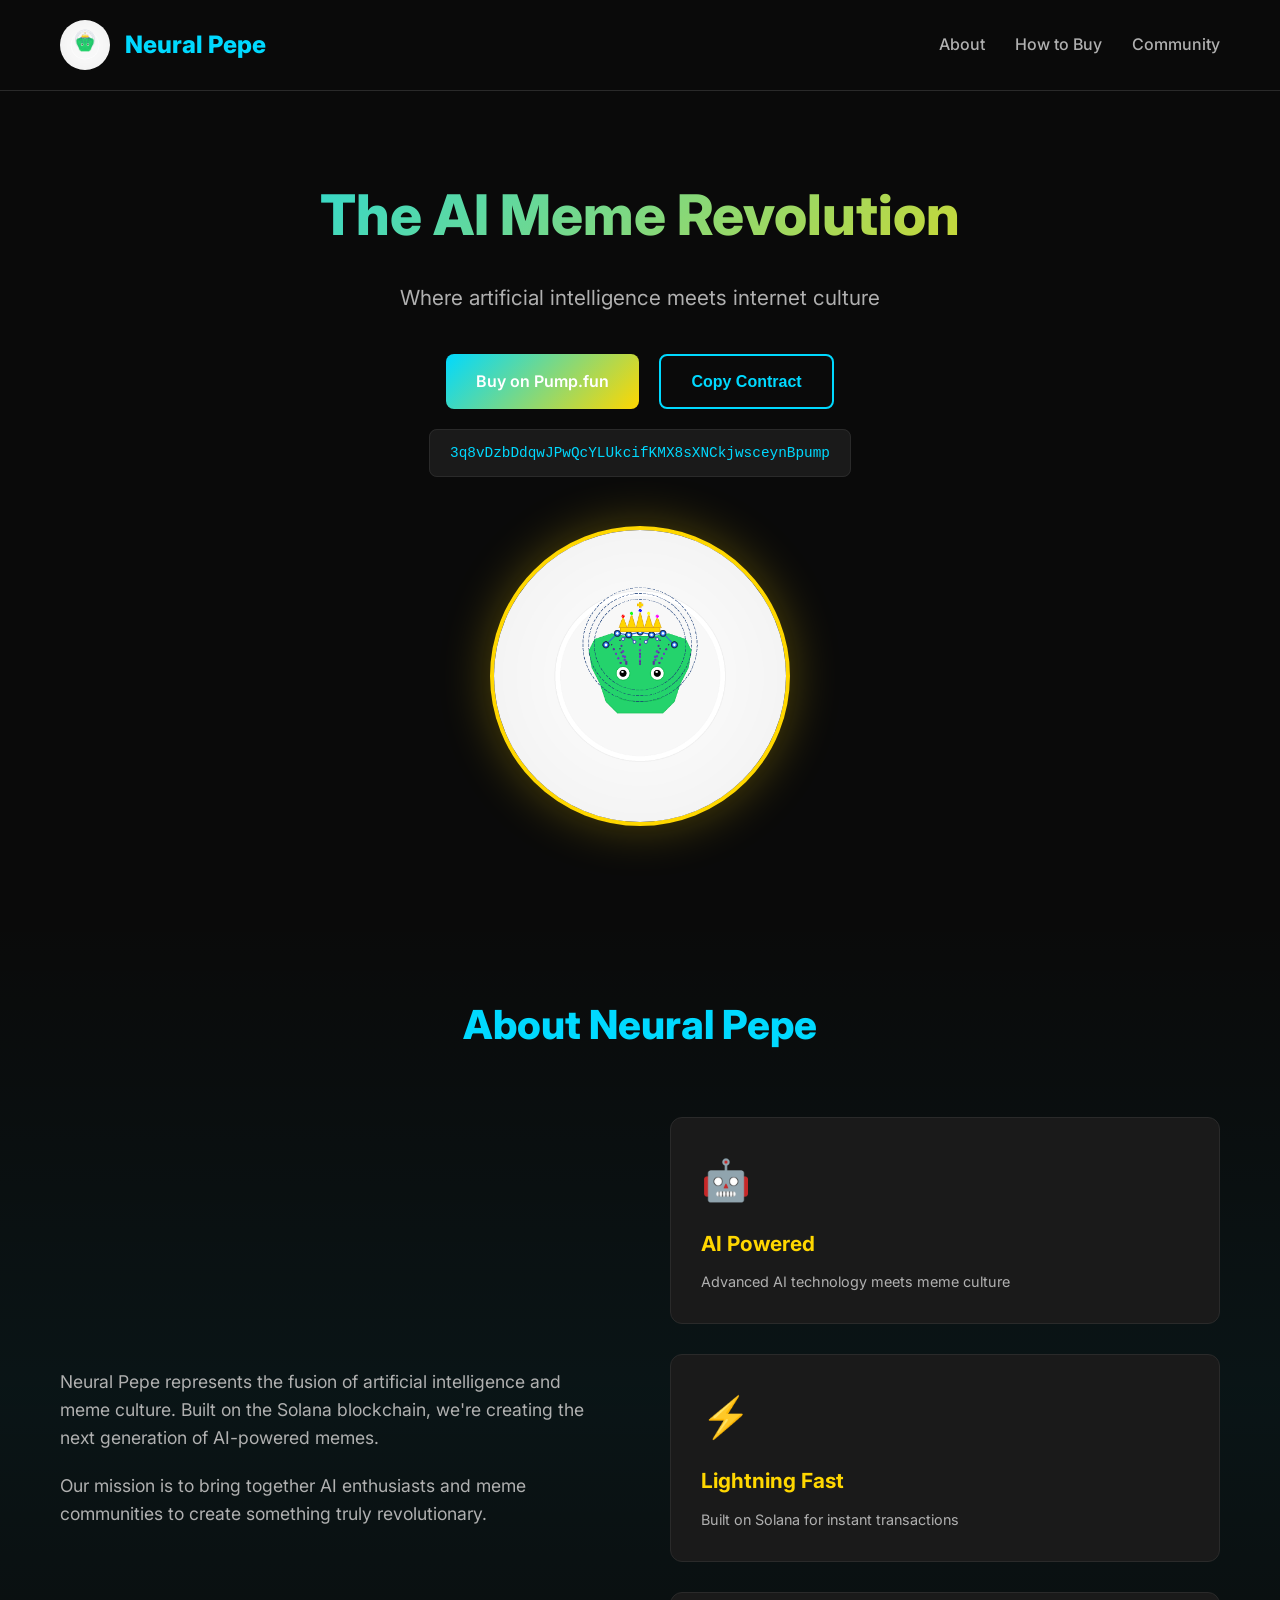
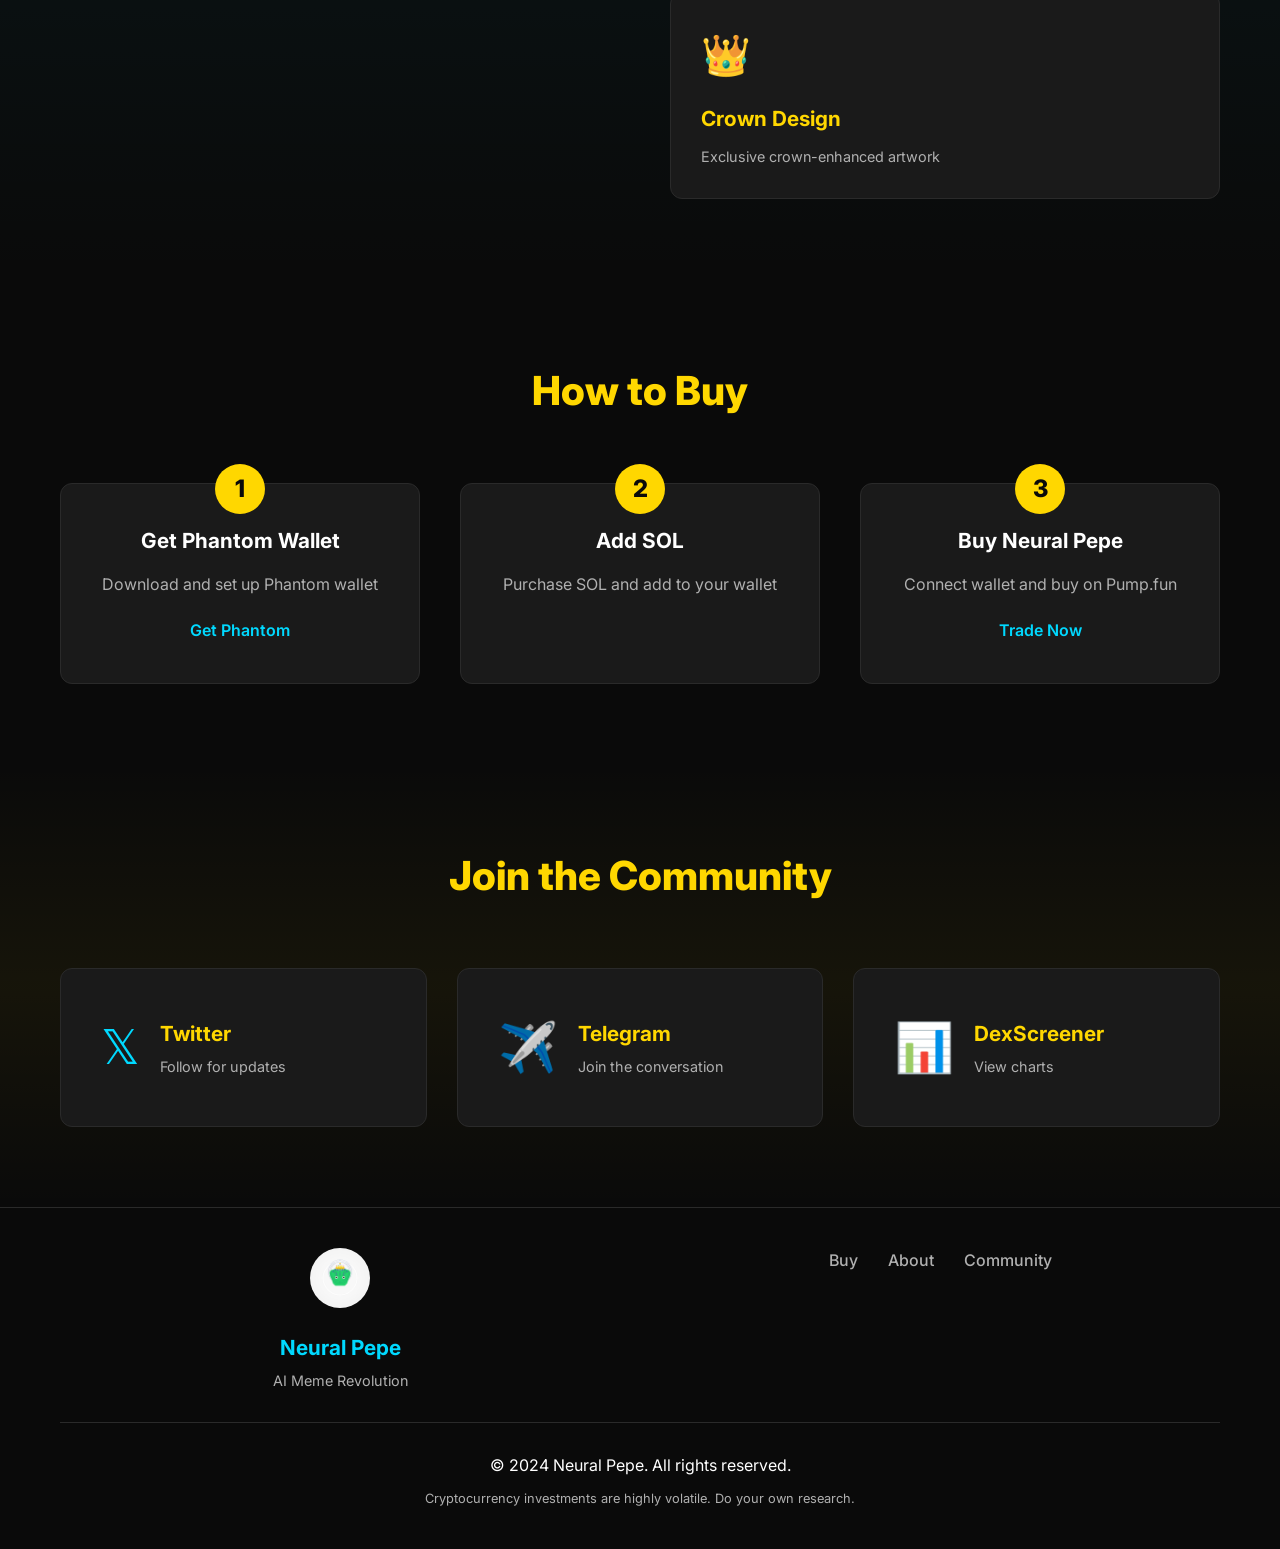
==== commit 3cbe149e: "Update Telegram link to https://t.me/NeuralPepeAI" ====
--- a/index.html
+++ b/index.html
@@ -3,104 +3,43 @@
 <head>
     <meta charset="UTF-8">
     <meta name="viewport" content="width=device-width, initial-scale=1.0">
-    <title>Neural Pepe | AI-Powered Meme Revolution</title>
-    <meta name="description" content="Join the AI meme revolution with Neural Pepe. The fusion of artificial intelligence and internet culture on Solana blockchain.">
-    <link rel="stylesheet" href="styles-enhanced.css">
-    <link rel="preconnect" href="https://fonts.googleapis.com">
-    <link rel="preconnect" href="https://fonts.gstatic.com" crossorigin>
-    <link href="https://fonts.googleapis.com/css2?family=Orbitron:wght@400;700;900&family=Inter:wght@300;400;600;800&display=swap" rel="stylesheet">
+    <title>Neural Pepe | AI Meme Coin</title>
+    <meta name="description" content="Neural Pepe - The AI-powered meme coin on Solana">
+    <link rel="stylesheet" href="styles-simple.css">
+    <link href="https://fonts.googleapis.com/css2?family=Inter:wght@400;600;800&display=swap" rel="stylesheet">
 </head>
 <body>
-    <!-- Animated Background -->
-    <div class="animated-bg">
-        <div class="neural-network"></div>
-        <div class="floating-memes">
-            <div class="floating-meme">🤖</div>
-            <div class="floating-meme">🐸</div>
-            <div class="floating-meme">👑</div>
-            <div class="floating-meme">⚡</div>
-            <div class="floating-meme">🧠</div>
-            <div class="floating-meme">🔮</div>
+    <!-- Header -->
+    <header class="header">
+        <div class="container">
+            <div class="logo">
+                <img src="modern_ai_pepe.png" alt="Neural Pepe">
+                <h1>Neural Pepe</h1>
+            </div>
+            <nav class="nav">
+                <a href="#about">About</a>
+                <a href="#how">How to Buy</a>
+                <a href="#community">Community</a>
+            </nav>
         </div>
-    </div>
-
-    <!-- Navigation -->
-    <nav class="navbar">
-        <div class="nav-container">
-            <div class="nav-logo">
-                <img src="modern_ai_pepe.png" alt="Neural Pepe" class="nav-logo-img">
-                <span class="nav-logo-text">Neural Pepe</span>
-            </div>
-            <div class="nav-menu">
-                <a href="#home" class="nav-link">Home</a>
-                <a href="#about" class="nav-link">About</a>
-                <a href="#tokenomics" class="nav-link">Tokenomics</a>
-                <a href="#community" class="nav-link">Community</a>
-                <a href="#buy" class="nav-link">Buy $AIPEPE</a>
-            </div>
-            <div class="nav-social">
-                <a href="#" class="social-link twitter">𝕏</a>
-                <a href="#" class="social-link telegram">✈️</a>
-            </div>
-        </div>
-    </nav>
+    </header>
 
     <!-- Hero Section -->
-    <section id="home" class="hero">
-        <div class="hero-content">
-            <div class="hero-left">
-                <div class="hero-badge">🤖 AI + MEME REVOLUTION</div>
-                <h1 class="hero-title">
-                    <span class="title-gradient">Neural Pepe</span>
-                    <br>
-                    <span class="title-subtitle">The Future of AI Memes</span>
-                </h1>
-                <p class="hero-description">
-                    Where artificial intelligence meets internet culture. 
-                    Experience the next evolution of meme coins powered by advanced neural networks.
-                </p>
-                
-                <div class="hero-stats">
-                    <div class="stat-item">
-                        <div class="stat-number" id="holderCount">0</div>
-                        <div class="stat-label">Holders</div>
-                    </div>
-                    <div class="stat-item">
-                        <div class="stat-number">∞</div>
-                        <div class="stat-label">Potential</div>
-                    </div>
-                    <div class="stat-item">
-                        <div class="stat-number">SOL</div>
-                        <div class="stat-label">Blockchain</div>
-                    </div>
+    <section class="hero">
+        <div class="container">
+            <div class="hero-content">
+                <h2>The AI Meme Revolution</h2>
+                <p>Where artificial intelligence meets internet culture</p>
+                <div class="hero-buttons">
+                    <a href="https://pump.fun/bonding/3q8vDzbDdqwJPwQcYLUkcifKMX8sXNCkjwsceynBpump" target="_blank" class="btn-primary">Buy on Pump.fun</a>
+                    <button class="btn-secondary" id="copyBtn">Copy Contract</button>
                 </div>
-
-                <div class="hero-actions">
-                    <a href="https://pump.fun/bonding/3q8vDzbDdqwJPwQcYLUkcifKMX8sXNCkjwsceynBpump" target="_blank" class="btn-primary">
-                        <span class="btn-icon">🚀</span>
-                        Buy on Pump.fun
-                    </a>
-                    <button class="btn-secondary" id="copyContractBtn">
-                        <span class="btn-icon">📋</span>
-                        Copy Contract
-                    </button>
-                </div>
-
-                <div class="contract-display">
-                    <div class="contract-label">Contract Address:</div>
-                    <div class="contract-address">
-                        <span id="contractAddress">3q8vDzbDdqwJPwQcYLUkcifKMX8sXNCkjwsceynBpump</span>
-                        <div class="contract-copied" id="copiedFeedback">✓ Copied!</div>
-                    </div>
+                <div class="contract">
+                    <code id="contractAddress">3q8vDzbDdqwJPwQcYLUkcifKMX8sXNCkjwsceynBpump</code>
                 </div>
             </div>
-            
-            <div class="hero-right">
-                <div class="hero-logo-container">
-                    <img src="modern_ai_pepe_1024.png" alt="Neural Pepe" class="hero-logo">
-                    <div class="logo-glow"></div>
-                    <div class="crown-animation">👑</div>
-                </div>
+            <div class="hero-image">
+                <img src="modern_ai_pepe_1024.png" alt="Neural Pepe">
             </div>
         </div>
     </section>
@@ -108,81 +47,27 @@
     <!-- About Section -->
     <section id="about" class="about">
         <div class="container">
-            <div class="section-header">
-                <h2 class="section-title">About Neural Pepe</h2>
-                <p class="section-subtitle">The AI-Powered Meme Evolution</p>
-            </div>
-            
-            <div class="about-grid">
-                <div class="about-card">
-                    <div class="card-icon">🧠</div>
-                    <h3>Neural Intelligence</h3>
-                    <p>Powered by advanced AI algorithms that analyze meme patterns and cultural trends in real-time.</p>
+            <h2>About Neural Pepe</h2>
+            <div class="about-content">
+                <div class="about-text">
+                    <p>Neural Pepe represents the fusion of artificial intelligence and meme culture. Built on the Solana blockchain, we're creating the next generation of AI-powered memes.</p>
+                    <p>Our mission is to bring together AI enthusiasts and meme communities to create something truly revolutionary.</p>
                 </div>
-                
-                <div class="about-card">
-                    <div class="card-icon">⚡</div>
-                    <h3>Lightning Fast</h3>
-                    <p>Built on Solana blockchain for instant transactions and minimal fees, perfect for meme trading.</p>
-                </div>
-                
-                <div class="about-card">
-                    <div class="card-icon">👑</div>
-                    <h3>Crown Design</h3>
-                    <p>Exclusive crown-enhanced artwork symbolizing the royalty of AI-powered meme evolution.</p>
-                </div>
-                
-                <div class="about-card">
-                    <div class="card-icon">🔮</div>
-                    <h3>Future Ready</h3>
-                    <p>Designed for the next generation of decentralized AI applications and meme ecosystems.</p>
-                </div>
-            </div>
-        </div>
-    </section>
-
-    <!-- Tokenomics Section -->
-    <section id="tokenomics" class="tokenomics">
-        <div class="container">
-            <div class="section-header">
-                <h2 class="section-title">Tokenomics</h2>
-                <p class="section-subtitle">Fair, Transparent, Community-Driven</p>
-            </div>
-            
-            <div class="tokenomics-content">
-                <div class="tokenomics-left">
-                    <div class="token-info">
-                        <h3>Supply & Distribution</h3>
-                        <div class="supply-item">
-                            <span class="supply-label">Total Supply:</span>
-                            <span class="supply-value">1,000,000,000</span>
-                        </div>
-                        <div class="supply-item">
-                            <span class="supply-label">Circulating:</span>
-                            <span class="supply-value">100%</span>
-                        </div>
-                        <div class="supply-item">
-                            <span class="supply-label">Team Tokens:</span>
-                            <span class="supply-value">0%</span>
-                        </div>
-                        <div class="supply-item">
-                            <span class="supply-label">Tax:</span>
-                            <span class="supply-value">0/0</span>
-                        </div>
+                <div class="about-features">
+                    <div class="feature">
+                        <span class="feature-icon">🤖</span>
+                        <h3>AI Powered</h3>
+                        <p>Advanced AI technology meets meme culture</p>
                     </div>
-                </div>
-                
-                <div class="tokenomics-right">
-                    <div class="token-features">
-                        <h3>Key Features</h3>
-                        <ul class="features-list">
-                            <li>✅ Fair launch on Pump.fun</li>
-                            <li>✅ No team allocation</li>
-                            <li>✅ No taxes on transactions</li>
-                            <li>✅ Community driven development</li>
-                            <li>✅ Transparent bonding curve</li>
-                            <li>✅ Graduation to Raydium</li>
-                        </ul>
+                    <div class="feature">
+                        <span class="feature-icon">⚡</span>
+                        <h3>Lightning Fast</h3>
+                        <p>Built on Solana for instant transactions</p>
+                    </div>
+                    <div class="feature">
+                        <span class="feature-icon">👑</span>
+                        <h3>Crown Design</h3>
+                        <p>Exclusive crown-enhanced artwork</p>
                     </div>
                 </div>
             </div>
@@ -190,41 +75,31 @@
     </section>
 
     <!-- How to Buy Section -->
-    <section id="buy" class="how-to-buy">
+    <section id="how" class="how-to-buy">
         <div class="container">
-            <div class="section-header">
-                <h2 class="section-title">How to Buy</h2>
-                <p class="section-subtitle">Join the Neural Revolution in 3 Simple Steps</p>
-            </div>
-            
-            <div class="buy-steps">
-                <div class="step-card">
+            <h2>How to Buy</h2>
+            <div class="steps">
+                <div class="step">
                     <div class="step-number">1</div>
                     <div class="step-content">
-                        <h3>Create Wallet</h3>
-                        <p>Download Phantom wallet and secure your private keys. This is your gateway to Solana ecosystem.</p>
-                        <a href="https://phantom.app/" target="_blank" class="step-link">
-                            <span>Get Phantom →</span>
-                        </a>
+                        <h3>Get Phantom Wallet</h3>
+                        <p>Download and set up Phantom wallet</p>
+                        <a href="https://phantom.app/" target="_blank">Get Phantom</a>
                     </div>
                 </div>
-                
-                <div class="step-card">
+                <div class="step">
                     <div class="step-number">2</div>
                     <div class="step-content">
-                        <h3>Get SOL</h3>
-                        <p>Purchase SOL from major exchanges and transfer to your Phantom wallet for trading Neural Pepe.</p>
+                        <h3>Add SOL</h3>
+                        <p>Purchase SOL and add to your wallet</p>
                     </div>
                 </div>
-                
-                <div class="step-card">
+                <div class="step">
                     <div class="step-number">3</div>
                     <div class="step-content">
-                        <h3>Buy $AIPEPE</h3>
-                        <p>Visit Pump.fun, connect your wallet, and purchase Neural Pepe using the verified contract address.</p>
-                        <a href="https://pump.fun/bonding/3q8vDzbDdqwJPwQcYLUkcifKMX8sXNCkjwsceynBpump" target="_blank" class="step-link">
-                            <span>Trade Now →</span>
-                        </a>
+                        <h3>Buy Neural Pepe</h3>
+                        <p>Connect wallet and buy on Pump.fun</p>
+                        <a href="https://pump.fun/bonding/3q8vDzbDdqwJPwQcYLUkcifKMX8sXNCkjwsceynBpump" target="_blank">Trade Now</a>
                     </div>
                 </div>
             </div>
@@ -234,41 +109,29 @@
     <!-- Community Section -->
     <section id="community" class="community">
         <div class="container">
-            <div class="section-header">
-                <h2 class="section-title">Join the Community</h2>
-                <p class="section-subtitle">Connect with AI Enthusiasts and Meme Traders</p>
-            </div>
-            
-            <div class="community-grid">
-                <div class="community-card">
-                    <div class="community-icon">𝕏</div>
-                    <h3>Twitter / X</h3>
-                    <p>Follow for updates, memes, and AI insights</p>
-                    <div class="coming-soon">Coming Soon</div>
-                </div>
-                
-                <div class="community-card">
-                    <div class="community-icon">✈️</div>
-                    <h3>Telegram</h3>
-                    <p>Join the conversation with the community</p>
-                    <div class="coming-soon">Coming Soon</div>
-                </div>
-                
-                <div class="community-card">
-                    <div class="community-icon">📊</div>
-                    <h3>DexScreener</h3>
-                    <p>Track price action and trading data</p>
-                    <a href="https://dexscreener.com/solana/3q8vDzbDdqwJPwQcYLUkcifKMX8sXNCkjwsceynBpump" target="_blank" class="chart-link">
-                        View Charts →
-                    </a>
-                </div>
-                
-                <div class="community-card">
-                    <div class="community-icon">🎮</div>
-                    <h3>Discord</h3>
-                    <p>Join our AI-powered community hub</p>
-                    <div class="coming-soon">Coming Soon</div>
-                </div>
+            <h2>Join the Community</h2>
+            <div class="community-links">
+                <a href="#" class="community-link">
+                    <span class="community-icon">𝕏</span>
+                    <div class="community-info">
+                        <h3>Twitter</h3>
+                        <p>Follow for updates</p>
+                    </div>
+                </a>
+                <a href="https://t.me/NeuralPepeAI" target="_blank" class="community-link">
+                    <span class="community-icon">✈️</span>
+                    <div class="community-info">
+                        <h3>Telegram</h3>
+                        <p>Join the conversation</p>
+                    </div>
+                </a>
+                <a href="https://dexscreener.com/solana/3q8vDzbDdqwJPwQcYLUkcifKMX8sXNCkjwsceynBpump" target="_blank" class="community-link">
+                    <span class="community-icon">📊</span>
+                    <div class="community-info">
+                        <h3>DexScreener</h3>
+                        <p>View charts</p>
+                    </div>
+                </a>
             </div>
         </div>
     </section>
@@ -278,45 +141,23 @@
         <div class="container">
             <div class="footer-content">
                 <div class="footer-logo">
-                    <img src="modern_ai_pepe.png" alt="Neural Pepe" class="footer-logo-img">
+                    <img src="modern_ai_pepe.png" alt="Neural Pepe">
                     <h3>Neural Pepe</h3>
-                    <p>AI-Powered Meme Evolution</p>
+                    <p>AI Meme Revolution</p>
                 </div>
-                
                 <div class="footer-links">
-                    <div class="link-group">
-                        <h4>Protocol</h4>
-                        <a href="#buy">Buy $AIPEPE</a>
-                        <a href="#tokenomics">Tokenomics</a>
-                        <a href="#about">About</a>
-                    </div>
-                    
-                    <div class="link-group">
-                        <h4>Resources</h4>
-                        <a href="https://phantom.app/" target="_blank">Phantom Wallet</a>
-                        <a href="https://pump.fun/" target="_blank">Pump.fun</a>
-                        <a href="https://solana.com/" target="_blank">Solana</a>
-                    </div>
-                    
-                    <div class="link-group">
-                        <h4>Legal</h4>
-                        <a href="#" class="disclaimer-link">Disclaimer</a>
-                        <a href="#">Terms of Service</a>
-                        <a href="#">Privacy Policy</a>
-                    </div>
+                    <a href="https://pump.fun/bonding/3q8vDzbDdqwJPwQcYLUkcifKMX8sXNCkjwsceynBpump" target="_blank">Buy</a>
+                    <a href="#about">About</a>
+                    <a href="#community">Community</a>
                 </div>
-                
-                <div class="footer-bottom">
-                    <p>&copy; 2024 Neural Pepe. All rights reserved.</p>
-                    <p class="disclaimer-text">
-                        Cryptocurrency investments are highly volatile. Neural Pepe is a memecoin with no intrinsic utility. 
-                        Do your own research. Never invest more than you can afford to lose.
-                    </p>
-                </div>
+            </div>
+            <div class="footer-bottom">
+                <p>&copy; 2024 Neural Pepe. All rights reserved.</p>
+                <p class="disclaimer">Cryptocurrency investments are highly volatile. Do your own research.</p>
             </div>
         </div>
     </footer>
 
-    <script src="script-enhanced.js"></script>
+    <script src="script-simple.js"></script>
 </body>
 </html>
--- a/styles-simple.css
+++ b/styles-simple.css
@@ -0,0 +1,473 @@
+/* Simple Neural Pepe Styles - Inspired by Pepe/Shiba sites */
+
+* {
+    margin: 0;
+    padding: 0;
+    box-sizing: border-box;
+}
+
+:root {
+    --primary-color: #00D9FF;
+    --secondary-color: #FFD700;
+    --dark-bg: #0a0a0a;
+    --card-bg: #1a1a1a;
+    --text-primary: #ffffff;
+    --text-secondary: #b0b0b0;
+}
+
+body {
+    font-family: 'Inter', sans-serif;
+    background: var(--dark-bg);
+    color: var(--text-primary);
+    line-height: 1.6;
+}
+
+.container {
+    max-width: 1200px;
+    margin: 0 auto;
+    padding: 0 20px;
+}
+
+/* Header */
+.header {
+    padding: 20px 0;
+    border-bottom: 1px solid #2a2a2a;
+}
+
+.header .container {
+    display: flex;
+    justify-content: space-between;
+    align-items: center;
+}
+
+.logo {
+    display: flex;
+    align-items: center;
+    gap: 15px;
+}
+
+.logo img {
+    width: 50px;
+    height: 50px;
+    border-radius: 50%;
+}
+
+.logo h1 {
+    font-size: 1.5rem;
+    font-weight: 800;
+    color: var(--primary-color);
+}
+
+.nav {
+    display: flex;
+    gap: 30px;
+}
+
+.nav a {
+    color: var(--text-secondary);
+    text-decoration: none;
+    font-weight: 500;
+    transition: color 0.3s ease;
+}
+
+.nav a:hover {
+    color: var(--primary-color);
+}
+
+/* Hero Section */
+.hero {
+    padding: 80px 0;
+    text-align: center;
+}
+
+.hero-content {
+    margin-bottom: 60px;
+}
+
+.hero h2 {
+    font-size: 3.5rem;
+    font-weight: 800;
+    margin-bottom: 20px;
+    background: linear-gradient(135deg, var(--primary-color), var(--secondary-color));
+    -webkit-background-clip: text;
+    -webkit-text-fill-color: transparent;
+    background-clip: text;
+}
+
+.hero p {
+    font-size: 1.3rem;
+    color: var(--text-secondary);
+    margin-bottom: 40px;
+}
+
+.hero-buttons {
+    display: flex;
+    gap: 20px;
+    justify-content: center;
+    margin-bottom: 30px;
+}
+
+.btn-primary, .btn-secondary {
+    padding: 15px 30px;
+    border-radius: 8px;
+    font-weight: 600;
+    text-decoration: none;
+    transition: all 0.3s ease;
+    border: none;
+    cursor: pointer;
+    font-size: 1rem;
+}
+
+.btn-primary {
+    background: linear-gradient(135deg, var(--primary-color), var(--secondary-color));
+    color: white;
+}
+
+.btn-primary:hover {
+    transform: translateY(-2px);
+    box-shadow: 0 10px 30px rgba(0, 217, 255, 0.3);
+}
+
+.btn-secondary {
+    background: transparent;
+    color: var(--primary-color);
+    border: 2px solid var(--primary-color);
+}
+
+.btn-secondary:hover {
+    background: var(--primary-color);
+    color: white;
+}
+
+.contract {
+    margin-top: 20px;
+}
+
+.contract code {
+    background: var(--card-bg);
+    padding: 15px 20px;
+    border-radius: 8px;
+    font-family: 'Courier New', monospace;
+    font-size: 0.9rem;
+    color: var(--primary-color);
+    border: 1px solid #2a2a2a;
+}
+
+.hero-image {
+    margin-top: 60px;
+}
+
+.hero-image img {
+    max-width: 300px;
+    height: auto;
+    border-radius: 50%;
+    border: 4px solid var(--secondary-color);
+    box-shadow: 0 0 50px rgba(255, 215, 0, 0.3);
+}
+
+/* About Section */
+.about {
+    padding: 80px 0;
+    background: linear-gradient(180deg, transparent 0%, rgba(0, 217, 255, 0.05) 50%, transparent 100%);
+}
+
+.about h2 {
+    text-align: center;
+    font-size: 2.5rem;
+    font-weight: 800;
+    margin-bottom: 60px;
+    color: var(--primary-color);
+}
+
+.about-content {
+    display: grid;
+    grid-template-columns: 1fr 1fr;
+    gap: 60px;
+    align-items: center;
+}
+
+.about-text p {
+    font-size: 1.1rem;
+    color: var(--text-secondary);
+    margin-bottom: 20px;
+}
+
+.about-features {
+    display: grid;
+    grid-template-columns: 1fr;
+    gap: 30px;
+}
+
+.feature {
+    background: var(--card-bg);
+    padding: 30px;
+    border-radius: 12px;
+    border: 1px solid #2a2a2a;
+    transition: transform 0.3s ease;
+}
+
+.feature:hover {
+    transform: translateY(-5px);
+}
+
+.feature-icon {
+    font-size: 2.5rem;
+    margin-bottom: 15px;
+    display: block;
+}
+
+.feature h3 {
+    font-size: 1.3rem;
+    margin-bottom: 10px;
+    color: var(--secondary-color);
+}
+
+.feature p {
+    color: var(--text-secondary);
+    font-size: 0.9rem;
+}
+
+/* How to Buy Section */
+.how-to-buy {
+    padding: 80px 0;
+}
+
+.how-to-buy h2 {
+    text-align: center;
+    font-size: 2.5rem;
+    font-weight: 800;
+    margin-bottom: 60px;
+    color: var(--secondary-color);
+}
+
+.steps {
+    display: grid;
+    grid-template-columns: repeat(auto-fit, minmax(300px, 1fr));
+    gap: 40px;
+}
+
+.step {
+    background: var(--card-bg);
+    padding: 40px;
+    border-radius: 12px;
+    border: 1px solid #2a2a2a;
+    text-align: center;
+    position: relative;
+}
+
+.step-number {
+    position: absolute;
+    top: -20px;
+    left: 50%;
+    transform: translateX(-50%);
+    background: var(--secondary-color);
+    color: var(--dark-bg);
+    width: 50px;
+    height: 50px;
+    border-radius: 50%;
+    display: flex;
+    align-items: center;
+    justify-content: center;
+    font-weight: 800;
+    font-size: 1.5rem;
+}
+
+.step h3 {
+    font-size: 1.3rem;
+    margin-bottom: 15px;
+    color: var(--text-primary);
+}
+
+.step p {
+    color: var(--text-secondary);
+    margin-bottom: 20px;
+}
+
+.step a {
+    color: var(--primary-color);
+    text-decoration: none;
+    font-weight: 600;
+    transition: color 0.3s ease;
+}
+
+.step a:hover {
+    color: var(--secondary-color);
+}
+
+/* Community Section */
+.community {
+    padding: 80px 0;
+    background: linear-gradient(180deg, transparent 0%, rgba(255, 215, 0, 0.05) 50%, transparent 100%);
+}
+
+.community h2 {
+    text-align: center;
+    font-size: 2.5rem;
+    font-weight: 800;
+    margin-bottom: 60px;
+    color: var(--secondary-color);
+}
+
+.community-links {
+    display: grid;
+    grid-template-columns: repeat(auto-fit, minmax(300px, 1fr));
+    gap: 30px;
+}
+
+.community-link {
+    background: var(--card-bg);
+    padding: 40px;
+    border-radius: 12px;
+    border: 1px solid #2a2a2a;
+    text-decoration: none;
+    color: var(--text-primary);
+    transition: all 0.3s ease;
+    display: flex;
+    align-items: center;
+    gap: 20px;
+}
+
+.community-link:hover {
+    transform: translateY(-5px);
+    border-color: var(--primary-color);
+}
+
+.community-icon {
+    font-size: 3rem;
+    color: var(--primary-color);
+}
+
+.community-info h3 {
+    font-size: 1.3rem;
+    margin-bottom: 5px;
+    color: var(--secondary-color);
+}
+
+.community-info p {
+    color: var(--text-secondary);
+    font-size: 0.9rem;
+}
+
+/* Footer */
+.footer {
+    padding: 40px 0;
+    border-top: 1px solid #2a2a2a;
+}
+
+.footer-content {
+    display: grid;
+    grid-template-columns: 1fr 1fr;
+    gap: 40px;
+    margin-bottom: 30px;
+}
+
+.footer-logo {
+    text-align: center;
+}
+
+.footer-logo img {
+    width: 60px;
+    height: 60px;
+    border-radius: 50%;
+    margin-bottom: 15px;
+}
+
+.footer-logo h3 {
+    font-size: 1.3rem;
+    margin-bottom: 5px;
+    color: var(--primary-color);
+}
+
+.footer-logo p {
+    color: var(--text-secondary);
+    font-size: 0.9rem;
+}
+
+.footer-links {
+    display: flex;
+    justify-content: center;
+    gap: 30px;
+}
+
+.footer-links a {
+    color: var(--text-secondary);
+    text-decoration: none;
+    font-weight: 500;
+    transition: color 0.3s ease;
+}
+
+.footer-links a:hover {
+    color: var(--primary-color);
+}
+
+.footer-bottom {
+    text-align: center;
+    padding-top: 30px;
+    border-top: 1px solid #2a2a2a;
+}
+
+.disclaimer {
+    color: var(--text-secondary);
+    font-size: 0.8rem;
+    margin-top: 10px;
+}
+
+/* Responsive Design */
+@media (max-width: 768px) {
+    .header .container {
+        flex-direction: column;
+        gap: 20px;
+    }
+    
+    .nav {
+        gap: 20px;
+    }
+    
+    .hero h2 {
+        font-size: 2.5rem;
+    }
+    
+    .hero-buttons {
+        flex-direction: column;
+        align-items: center;
+    }
+    
+    .about-content {
+        grid-template-columns: 1fr;
+        gap: 40px;
+    }
+    
+    .steps {
+        grid-template-columns: 1fr;
+    }
+    
+    .community-links {
+        grid-template-columns: 1fr;
+    }
+    
+    .footer-content {
+        grid-template-columns: 1fr;
+        gap: 30px;
+    }
+    
+    .footer-links {
+        flex-direction: column;
+        gap: 15px;
+    }
+}
+
+@media (max-width: 480px) {
+    .hero h2 {
+        font-size: 2rem;
+    }
+    
+    .hero p {
+        font-size: 1.1rem;
+    }
+    
+    .about h2,
+    .how-to-buy h2,
+    .community h2 {
+        font-size: 2rem;
+    }
+}
